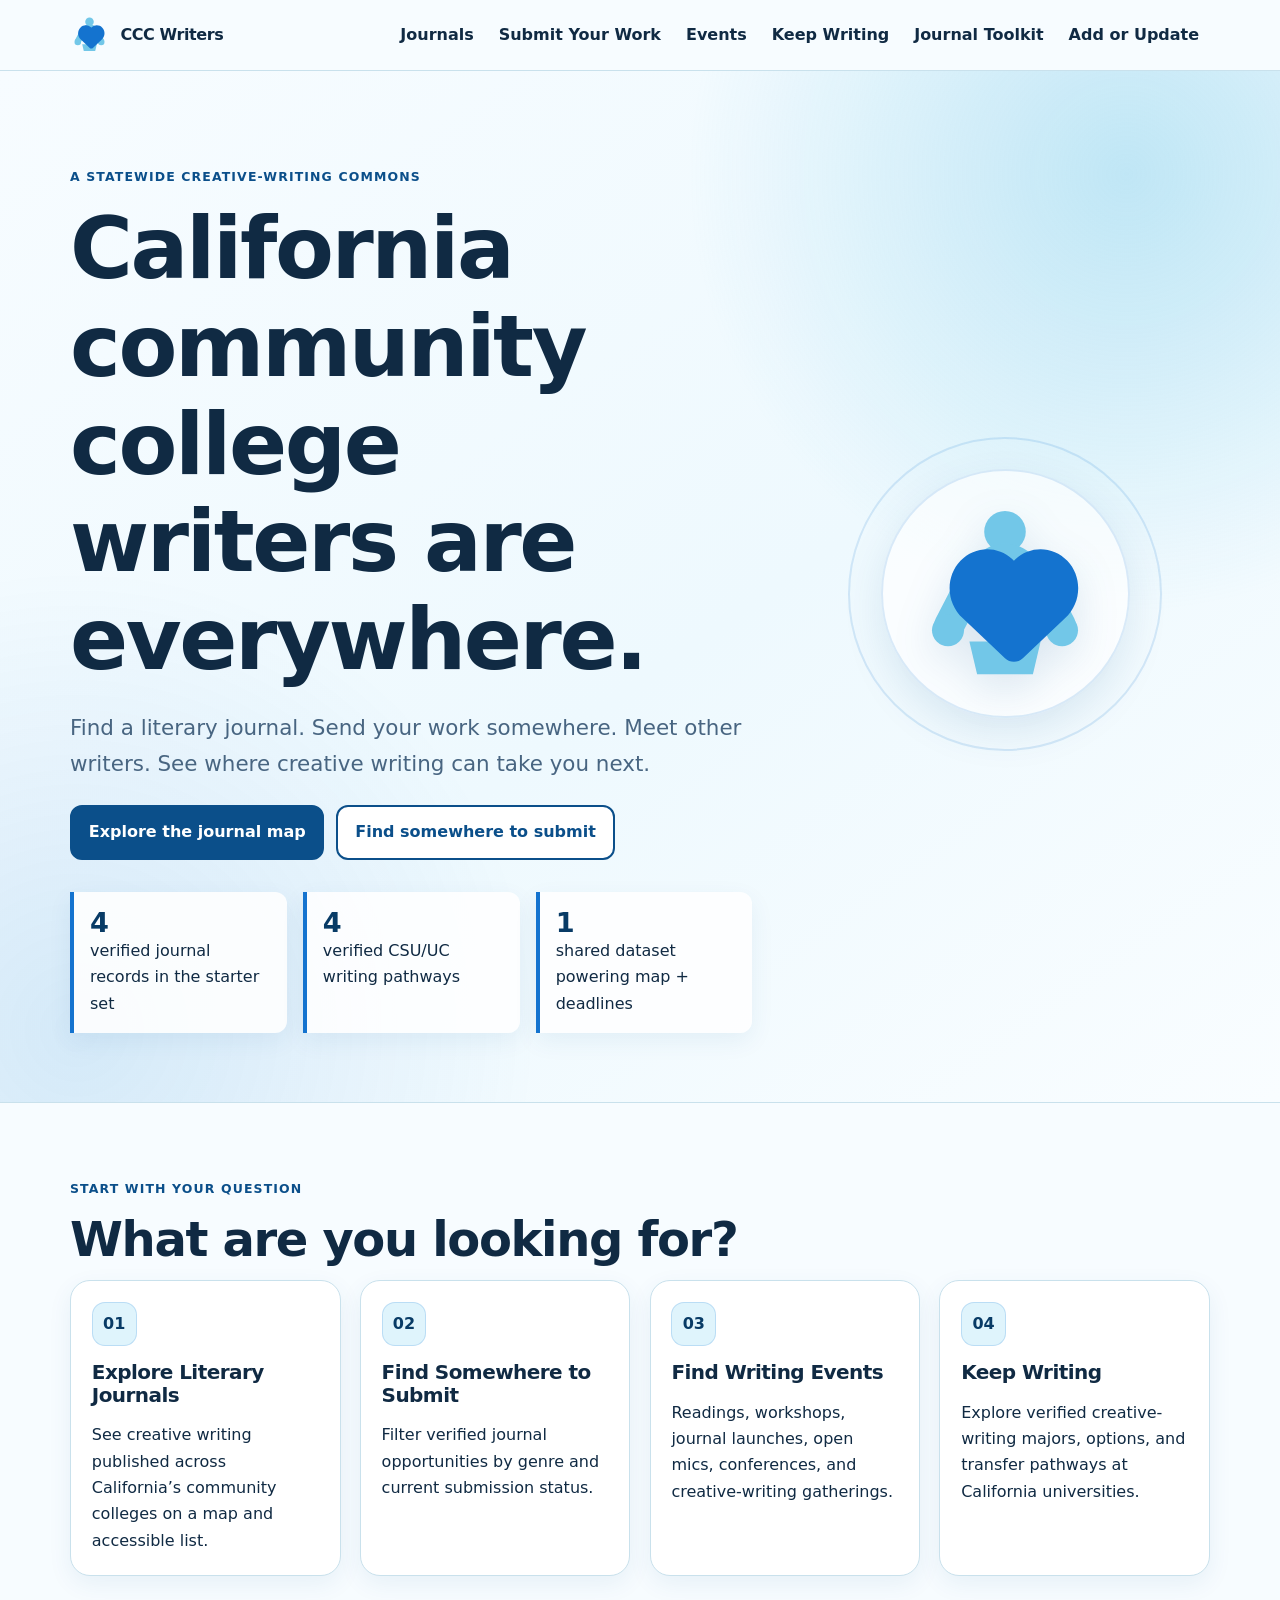
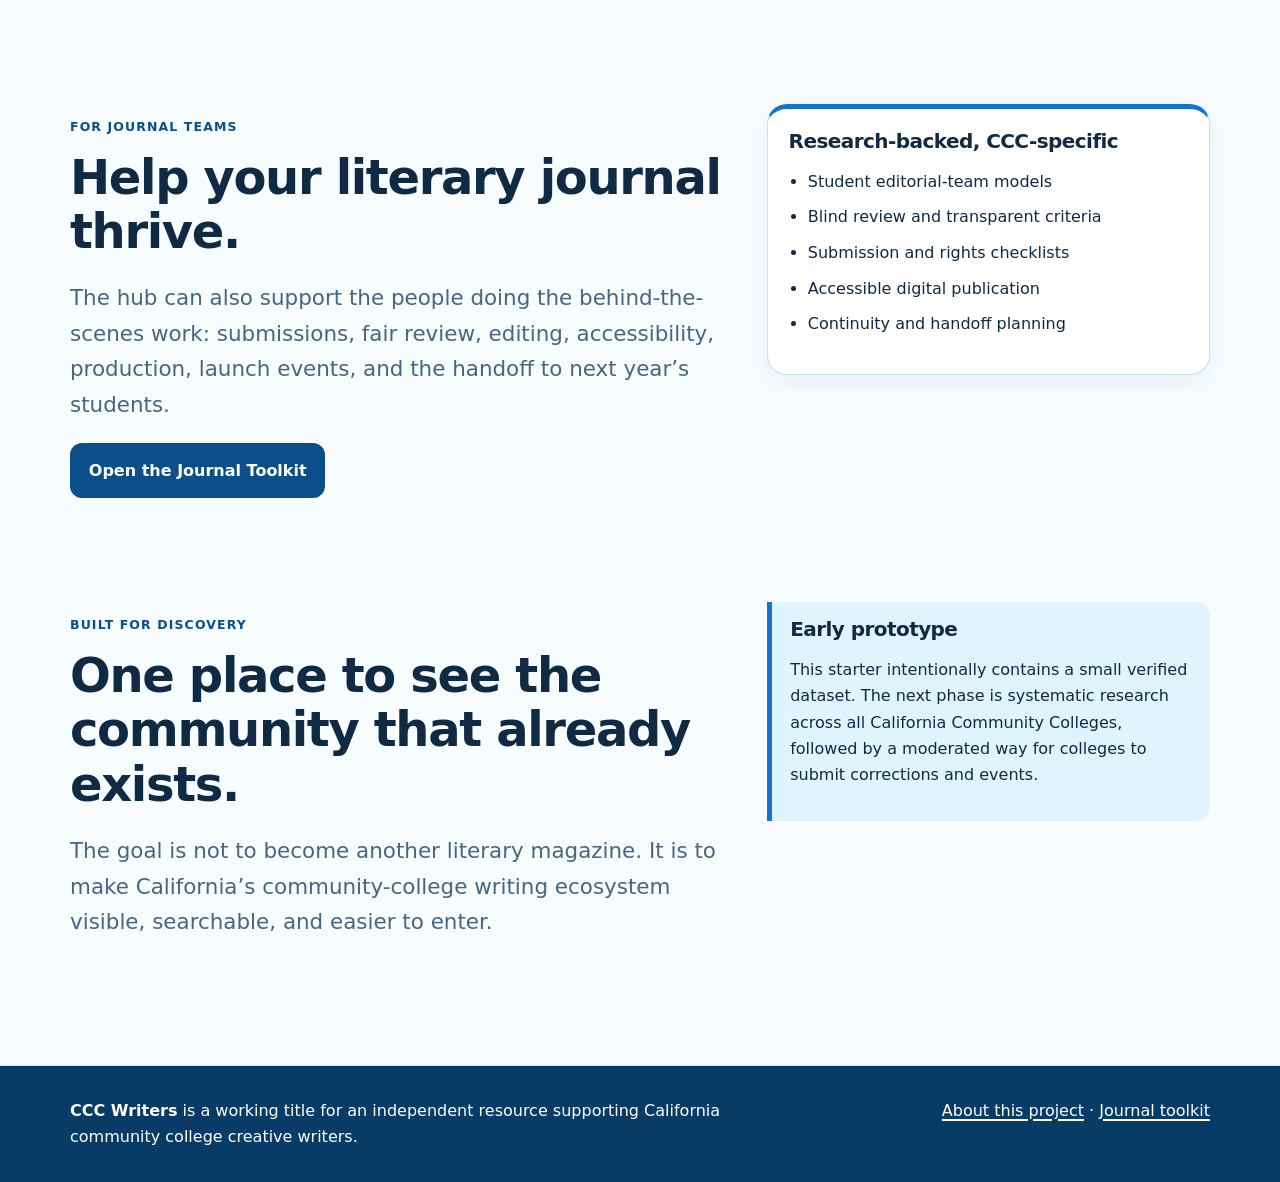
==== index.html @ 64bbdd44 "Add files via upload" ====
<!DOCTYPE html>

<html lang="en">
<head>
<meta charset="utf-8"/>
<meta content="width=device-width, initial-scale=1" name="viewport"/>
<meta content="Find California community college literary journals, submission opportunities, creative writing events, and CSU/UC pathways." name="description"/>
<title>CCC Writers | California Community College Creative Writing Hub</title>
<link href="assets/images/favicon.svg" rel="icon" type="image/svg+xml"/><link href="assets/images/favicon.png" rel="apple-touch-icon"/><meta content="#0b4f8a" name="theme-color"/><link href="assets/css/styles.css" rel="stylesheet"/>
</head>
<body>
<a class="skip-link" href="#main-content">Skip to main content</a>
<header class="site-header">
<div class="header-inner">
<a aria-label="CCC Writers home" class="brand" href="index.html"><img alt="" class="brand-icon" src="assets/images/favicon.svg"/><span>CCC Writers</span></a>
<nav aria-label="Main navigation">
<ul class="nav-list">
<li><a href="journals.html">Journals</a></li><li><a href="submissions.html">Submit Your Work</a></li><li><a href="events.html">Events</a></li><li><a href="pathways.html">Keep Writing</a></li><li><a href="journal-toolkit.html">Journal Toolkit</a></li><li><a href="contribute.html">Add or Update</a></li>
</ul>
</nav>
</div>
</header>
<main id="main-content">
<section class="hero"><div class="container hero-layout"><div><p class="eyebrow">A statewide creative-writing commons</p><h1>California community college writers are everywhere.</h1><p class="lede">Find a literary journal. Send your work somewhere. Meet other writers. See where creative writing can take you next.</p><div class="hero-actions"><a class="button" href="journals.html">Explore the journal map</a><a class="button secondary" href="submissions.html">Find somewhere to submit</a></div><div aria-label="Prototype contents" class="stats"><div class="stat"><strong>4</strong><span>verified journal records in the starter set</span></div><div class="stat"><strong>4</strong><span>verified CSU/UC writing pathways</span></div><div class="stat"><strong>1</strong><span>shared dataset powering map + deadlines</span></div></div></div><div aria-hidden="true" class="hero-visual"><img alt="" class="hero-icon" src="assets/images/favicon.svg"/></div></div></section>
<section class="section">
<div class="container">
<p class="eyebrow">Start with your question</p>
<h2>What are you looking for?</h2>
<div class="grid grid-4">
<article class="card"><a class="card-link" href="journals.html"><div aria-hidden="true" class="icon-box">01</div><h3>Explore Literary Journals</h3><p>See creative writing published across California’s community colleges on a map and accessible list.</p></a></article>
<article class="card"><a class="card-link" href="submissions.html"><div aria-hidden="true" class="icon-box">02</div><h3>Find Somewhere to Submit</h3><p>Filter verified journal opportunities by genre and current submission status.</p></a></article>
<article class="card"><a class="card-link" href="events.html"><div aria-hidden="true" class="icon-box">03</div><h3>Find Writing Events</h3><p>Readings, workshops, journal launches, open mics, conferences, and creative-writing gatherings.</p></a></article>
<article class="card"><a class="card-link" href="pathways.html"><div aria-hidden="true" class="icon-box">04</div><h3>Keep Writing</h3><p>Explore verified creative-writing majors, options, and transfer pathways at California universities.</p></a></article>
</div>
</div>
</section>
<section class="section" id="journal-teams"><div class="container split"><div><p class="eyebrow">For journal teams</p><h2>Help your literary journal thrive.</h2><p class="lede">The hub can also support the people doing the behind-the-scenes work: submissions, fair review, editing, accessibility, production, launch events, and the handoff to next year’s students.</p><a class="button" href="journal-toolkit.html">Open the Journal Toolkit</a></div><aside aria-label="Journal toolkit preview" class="card feature-card"><h3>Research-backed, CCC-specific</h3><ul class="check-list"><li>Student editorial-team models</li><li>Blind review and transparent criteria</li><li>Submission and rights checklists</li><li>Accessible digital publication</li><li>Continuity and handoff planning</li></ul></aside></div></section><section class="section-sm">
<div class="container split">
<div>
<p class="eyebrow">Built for discovery</p>
<h2>One place to see the community that already exists.</h2>
<p class="lede">The goal is not to become another literary magazine. It is to make California’s community-college writing ecosystem visible, searchable, and easier to enter.</p>
</div>
<aside aria-label="Prototype note" class="notice">
<h3>Early prototype</h3>
<p>This starter intentionally contains a small verified dataset. The next phase is systematic research across all California Community Colleges, followed by a moderated way for colleges to submit corrections and events.</p>
</aside>
</div>
</section>
</main>
<footer class="site-footer"><div class="footer-inner"><p><strong>CCC Writers</strong> is a working title for an independent resource supporting California community college creative writers.</p><p><a href="about.html">About this project</a> · <a href="journal-toolkit.html">Journal toolkit</a></p></div></footer>
</body>
</html>
---- assets/css/styles.css ----
:root {
  --ink: #102a43;
  --muted: #486581;
  --paper: #f7fcff;
  --surface: #ffffff;
  --surface-soft: #edf8fd;
  --sky: #72c7e8;
  --sky-soft: #dff4fc;
  --sky-pale: #f1faff;
  --brand: #1473cf;
  --brand-dark: #0b4f8a;
  --brand-deep: #083b66;
  --line: #c9e1ec;
  --focus: #f6b73c;
  --success: #0f6b46;
  --warning: #8a5700;
  --closed: #5c6773;
  --shadow: 0 16px 40px rgba(11, 79, 138, .10);
  --shadow-soft: 0 8px 24px rgba(11, 79, 138, .07);
  --radius: 20px;
  --max: 1180px;
}

* { box-sizing: border-box; }
html { scroll-behavior: smooth; }
body {
  margin: 0;
  font-family: Inter, ui-sans-serif, system-ui, -apple-system, BlinkMacSystemFont, "Segoe UI", sans-serif;
  color: var(--ink);
  background: var(--paper);
  line-height: 1.65;
}
img, svg { max-width: 100%; }
a { color: var(--brand-dark); text-underline-offset: .18em; text-decoration-thickness: 1.5px; }
a:hover { text-decoration-thickness: 2.5px; }
button, input, select { font: inherit; }
button { cursor: pointer; }
:focus-visible {
  outline: 3px solid var(--focus);
  outline-offset: 3px;
  box-shadow: 0 0 0 1px var(--brand-deep);
}

.skip-link {
  position: absolute;
  left: 1rem;
  top: -5rem;
  z-index: 1000;
  background: var(--brand-deep);
  color: white;
  padding: .75rem 1rem;
  border-radius: 0 0 10px 10px;
}
.skip-link:focus { top: 0; }

.site-header {
  border-bottom: 1px solid var(--line);
  background: rgba(247, 252, 255, .96);
  backdrop-filter: blur(10px);
  position: sticky;
  top: 0;
  z-index: 50;
}
.header-inner {
  max-width: var(--max);
  margin: 0 auto;
  display: flex;
  gap: 1.25rem;
  align-items: center;
  justify-content: space-between;
  padding: .8rem 1.25rem;
}
.brand {
  display: inline-flex;
  align-items: center;
  gap: .7rem;
  color: var(--ink);
  font-weight: 850;
  text-decoration: none;
  letter-spacing: -.025em;
  white-space: nowrap;
}
.brand-icon { width: 2.45rem; height: 2.45rem; flex: 0 0 auto; }
.nav-list {
  display: flex;
  flex-wrap: wrap;
  justify-content: flex-end;
  gap: .2rem;
  margin: 0;
  padding: 0;
  list-style: none;
}
.nav-list a {
  display: inline-block;
  padding: .55rem .68rem;
  border-radius: 10px;
  color: var(--ink);
  text-decoration: none;
  font-weight: 700;
}
.nav-list a[aria-current="page"], .nav-list a:hover {
  background: var(--sky-soft);
  color: var(--brand-deep);
}

main { min-height: 70vh; }
.container { max-width: var(--max); margin: 0 auto; padding: 0 1.25rem; }
.section { padding: 4rem 0; }
.section-sm { padding: 2.5rem 0; }
.eyebrow {
  font-weight: 850;
  text-transform: uppercase;
  letter-spacing: .09em;
  font-size: .78rem;
  color: var(--brand-dark);
}
h1, h2, h3 { line-height: 1.14; letter-spacing: -.028em; }
h1 { font-size: clamp(2.5rem, 6.7vw, 5.6rem); margin: .35rem 0 1rem; max-width: 14ch; }
h2 { font-size: clamp(1.8rem, 4vw, 3rem); margin: 0 0 .8rem; }
h3 { font-size: 1.25rem; margin: 0 0 .45rem; }
.lede { font-size: clamp(1.1rem, 2vw, 1.34rem); max-width: 65ch; color: var(--muted); }
.small { font-size: .93rem; color: var(--muted); }

.hero {
  padding: 5.25rem 0 4.3rem;
  overflow: hidden;
  background:
    radial-gradient(circle at 88% 10%, rgba(114,199,232,.38), transparent 30%),
    radial-gradient(circle at 6% 93%, rgba(20,115,207,.12), transparent 30%),
    linear-gradient(145deg, #f7fcff 0%, #eef9fe 55%, #f9fdff 100%);
  border-bottom: 1px solid var(--line);
}
.hero-layout {
  display: grid;
  grid-template-columns: minmax(0, 1.25fr) minmax(260px, .75fr);
  gap: 3rem;
  align-items: center;
}
.hero-visual {
  min-height: 320px;
  display: grid;
  place-items: center;
  position: relative;
}
.hero-visual::before,
.hero-visual::after {
  content: "";
  position: absolute;
  border-radius: 50%;
  border: 2px solid rgba(20,115,207,.14);
}
.hero-visual::before { width: 310px; height: 310px; }
.hero-visual::after { width: 245px; height: 245px; background: rgba(255,255,255,.65); box-shadow: var(--shadow); }
.hero-icon { width: min(62%, 190px); position: relative; z-index: 2; filter: drop-shadow(0 14px 20px rgba(11,79,138,.13)); }
.hero-actions, .button-row { display: flex; flex-wrap: wrap; gap: .75rem; margin-top: 1.5rem; }
.button {
  display: inline-flex;
  align-items: center;
  justify-content: center;
  gap: .4rem;
  min-height: 46px;
  padding: .76rem 1.05rem;
  border-radius: 12px;
  border: 2px solid var(--brand-dark);
  background: var(--brand-dark);
  color: white;
  text-decoration: none;
  font-weight: 800;
}
.button:hover { background: var(--brand-deep); border-color: var(--brand-deep); }
.button.secondary { background: white; color: var(--brand-dark); }
.button.secondary:hover { background: var(--sky-soft); }

.grid { display: grid; gap: 1.2rem; }
.grid-4 { grid-template-columns: repeat(4, minmax(0,1fr)); }
.grid-3 { grid-template-columns: repeat(3, minmax(0,1fr)); }
.grid-2 { grid-template-columns: repeat(2, minmax(0,1fr)); }
.card {
  background: var(--surface);
  border: 1px solid var(--line);
  border-radius: var(--radius);
  padding: 1.3rem;
  box-shadow: var(--shadow-soft);
}
.card p:last-child { margin-bottom: 0; }
.card-link { color: inherit; text-decoration: none; display: block; height: 100%; }
.card-link:hover h3 { text-decoration: underline; text-underline-offset: .2em; }
.card-link:hover .icon-box { background: var(--sky); color: var(--brand-deep); }
.icon-box {
  width: 2.8rem;
  height: 2.8rem;
  display: grid;
  place-items: center;
  border-radius: 13px;
  background: var(--sky-soft);
  color: var(--brand-deep);
  font-weight: 900;
  margin-bottom: .9rem;
  border: 1px solid rgba(20,115,207,.18);
}
.feature-card { border-top: 5px solid var(--brand); }
.feature-card.sky { border-top-color: var(--sky); }

.stats {
  display: grid;
  grid-template-columns: repeat(3, minmax(0, 1fr));
  gap: 1rem;
  margin-top: 2rem;
}
.stat {
  padding: 1rem;
  border-left: 4px solid var(--brand);
  background: rgba(255,255,255,.88);
  border-radius: 0 12px 12px 0;
  box-shadow: var(--shadow-soft);
}
.stat strong { display: block; font-size: 1.7rem; line-height: 1.1; color: var(--brand-deep); }

.toolbar {
  display: grid;
  grid-template-columns: 2fr repeat(3, 1fr);
  gap: .8rem;
  padding: 1rem;
  border: 1px solid var(--line);
  border-radius: var(--radius);
  background: var(--surface);
  margin: 1.3rem 0;
  box-shadow: var(--shadow-soft);
}
.field label { display: block; font-weight: 780; margin-bottom: .35rem; }
.field input, .field select {
  width: 100%;
  min-height: 46px;
  padding: .65rem .75rem;
  border: 1px solid #91acbb;
  border-radius: 10px;
  background: white;
  color: var(--ink);
}
.result-count { font-weight: 750; margin: .7rem 0 1rem; }

.map-wrap {
  border: 1px solid var(--line);
  border-radius: var(--radius);
  overflow: hidden;
  background: var(--surface-soft);
  box-shadow: var(--shadow);
}
#journal-map { min-height: 500px; }
.map-note { padding: .9rem 1rem; border-top: 1px solid var(--line); margin: 0; background: white; }

.journal-list, .program-list, .event-list { display: grid; gap: 1rem; }
.journal-card, .program-card, .event-card {
  background: white;
  border: 1px solid var(--line);
  border-radius: 17px;
  padding: 1.2rem;
  box-shadow: 0 5px 18px rgba(11,79,138,.05);
}
.journal-card:has(.status.open) { border-left: 5px solid var(--success); }
.meta { display: flex; flex-wrap: wrap; gap: .5rem .8rem; color: var(--muted); font-size: .94rem; }
.tag-list { display: flex; flex-wrap: wrap; gap: .4rem; margin: .8rem 0; padding: 0; list-style: none; }
.tag { background: var(--surface-soft); border: 1px solid var(--line); border-radius: 999px; padding: .25rem .58rem; font-size: .85rem; color: var(--ink); }
.status { display: inline-flex; align-items: center; gap: .4rem; font-weight: 820; font-size: .92rem; }
.status::before { content: ""; width: .62rem; height: .62rem; border-radius: 50%; background: currentColor; }
.status.open { color: var(--success); }
.status.soon { color: var(--warning); }
.status.closed, .status.unknown { color: var(--closed); }

.notice {
  border-left: 5px solid var(--brand);
  background: var(--sky-soft);
  padding: 1rem 1.15rem;
  border-radius: 0 14px 14px 0;
}
.callout {
  background: linear-gradient(135deg, var(--brand-deep), var(--brand-dark));
  color: white;
  border-radius: 24px;
  padding: clamp(1.5rem, 4vw, 2.5rem);
  box-shadow: var(--shadow);
}
.callout h2, .callout h3, .callout p { color: white; }
.callout .button.secondary { border-color: white; color: var(--brand-deep); }
.empty-state {
  padding: 2rem;
  border: 2px dashed #9ebdca;
  border-radius: var(--radius);
  text-align: center;
  background: var(--surface);
}

.split { display: grid; grid-template-columns: 1.2fr .8fr; gap: 2rem; align-items: start; }
.check-list { padding-left: 1.2rem; }
.check-list li { margin-bottom: .58rem; }
.step-list { counter-reset: steps; display: grid; gap: .9rem; padding: 0; list-style: none; }
.step-list li {
  counter-increment: steps;
  display: grid;
  grid-template-columns: 2.5rem 1fr;
  gap: .85rem;
  align-items: start;
}
.step-list li::before {
  content: counter(steps);
  display: grid;
  place-items: center;
  width: 2.4rem;
  height: 2.4rem;
  border-radius: 50%;
  background: var(--sky-soft);
  color: var(--brand-deep);
  font-weight: 900;
  border: 1px solid var(--line);
}
.resource-list { display: grid; gap: .65rem; padding-left: 1.2rem; }

.site-footer { border-top: 1px solid var(--line); margin-top: 4rem; background: var(--brand-deep); color: white; }
.footer-inner { max-width: var(--max); margin: 0 auto; padding: 2rem 1.25rem; display: flex; gap: 2rem; justify-content: space-between; flex-wrap: wrap; }
.footer-inner p { margin: 0; max-width: 65ch; }
.site-footer a { color: white; }

.sr-only {
  position: absolute;
  width: 1px;
  height: 1px;
  padding: 0;
  margin: -1px;
  overflow: hidden;
  clip: rect(0,0,0,0);
  white-space: nowrap;
  border: 0;
}

@media (hover: hover) {
  .card, .journal-card, .program-card, .event-card { transition: transform .18s ease, box-shadow .18s ease, border-color .18s ease; }
  .card:hover, .journal-card:hover, .program-card:hover, .event-card:hover { transform: translateY(-2px); box-shadow: var(--shadow); border-color: #9bc8da; }
}
@media (max-width: 1000px) {
  .header-inner { align-items: flex-start; flex-direction: column; gap: .45rem; }
  .nav-list { justify-content: flex-start; }
}
@media (max-width: 900px) {
  .grid-4, .grid-3 { grid-template-columns: repeat(2, minmax(0,1fr)); }
  .toolbar { grid-template-columns: repeat(2, minmax(0,1fr)); }
  .split, .hero-layout { grid-template-columns: 1fr; }
  .hero-visual { min-height: 240px; }
  .hero-visual::before { width: 245px; height: 245px; }
  .hero-visual::after { width: 195px; height: 195px; }
  .hero-icon { width: 145px; }
  .site-header { position: static; }
}
@media (max-width: 620px) {
  .grid-4, .grid-3, .grid-2, .stats, .toolbar { grid-template-columns: 1fr; }
  .hero { padding-top: 3.4rem; }
  h1 { font-size: clamp(2.35rem, 12vw, 4rem); }
  #journal-map { min-height: 380px; }
  .nav-list a { padding: .48rem .58rem; }
}
@media (prefers-reduced-motion: reduce) {
  html { scroll-behavior: auto; }
  *, *::before, *::after { animation-duration: .01ms !important; animation-iteration-count: 1 !important; transition-duration: .01ms !important; }
}
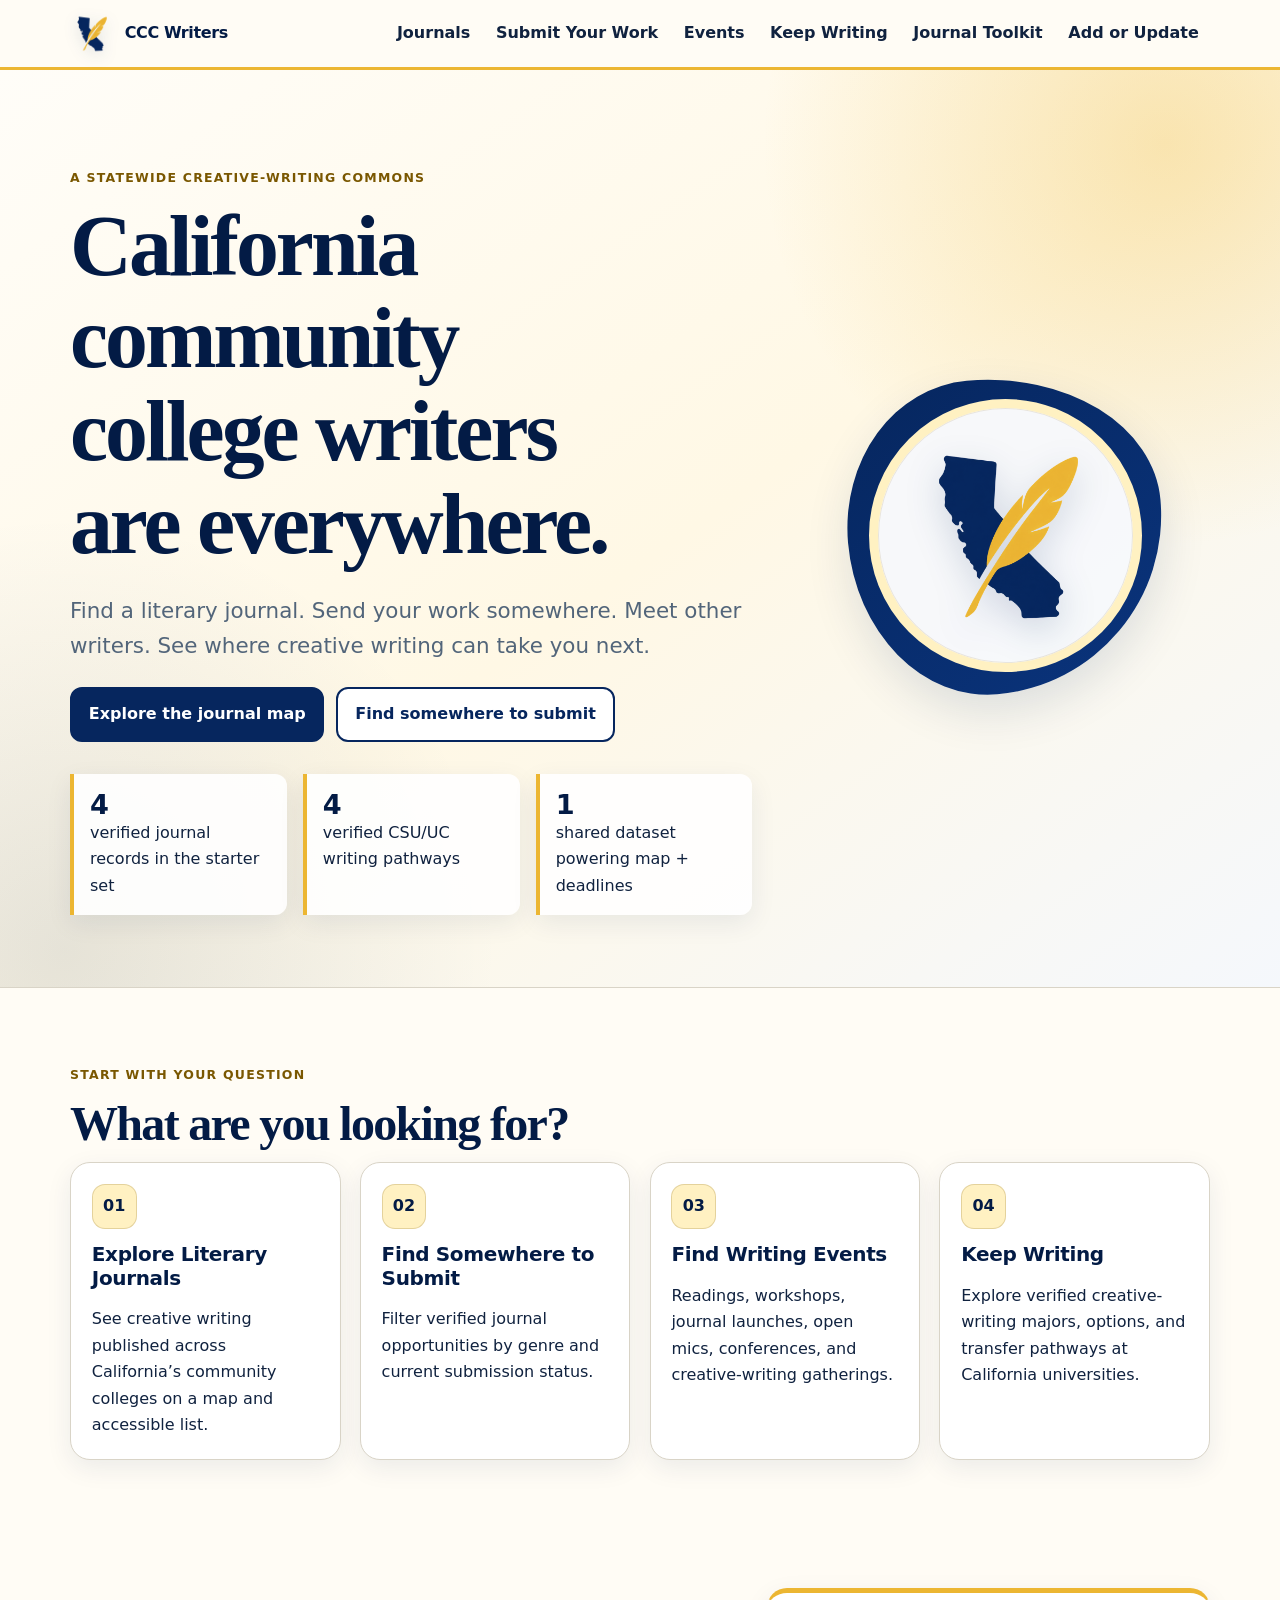
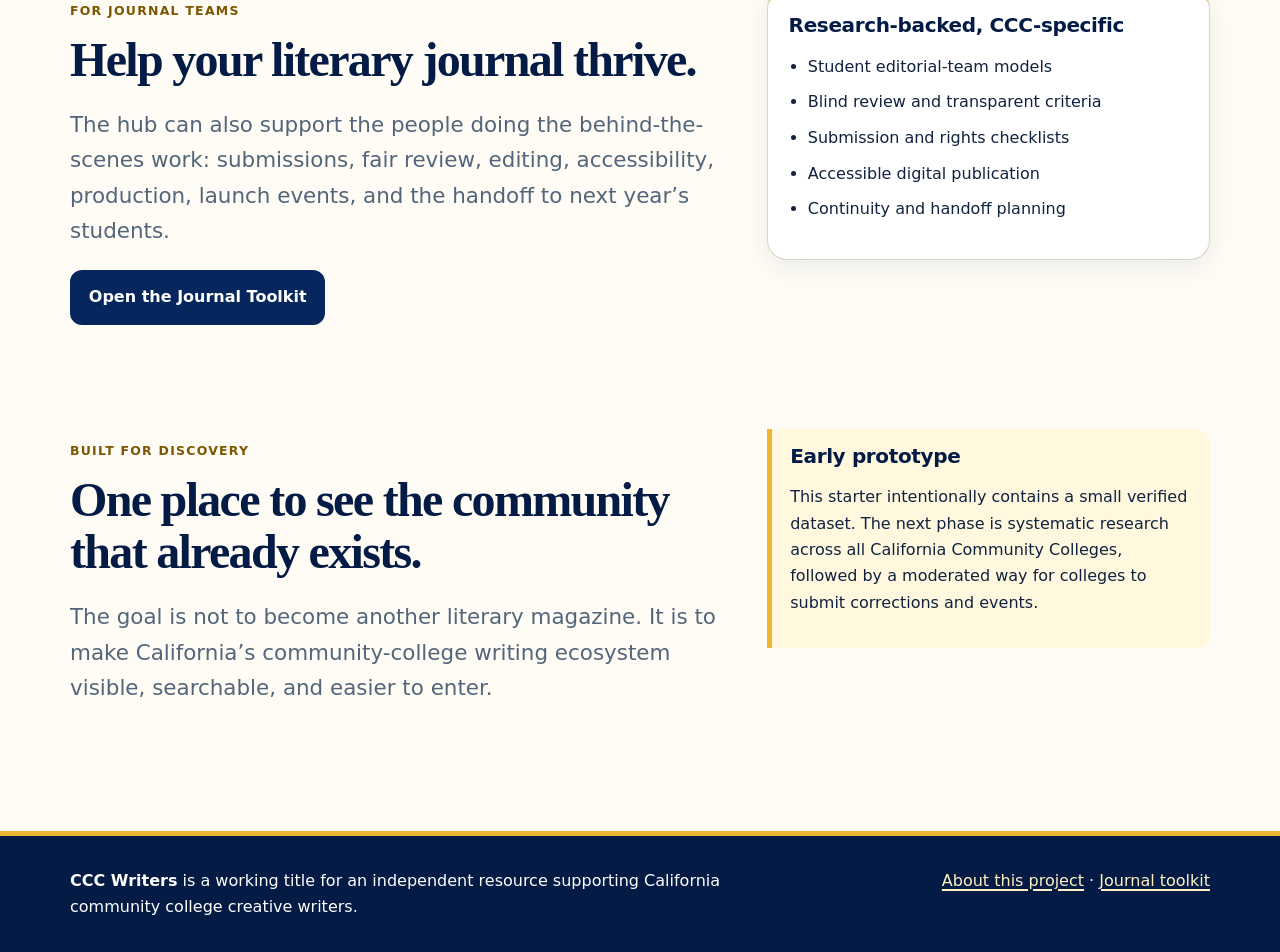
==== commit 8d5d26bc: "Add files via upload" ====
--- a/index.html
+++ b/index.html
@@ -6,13 +6,13 @@
 <meta content="width=device-width, initial-scale=1" name="viewport"/>
 <meta content="Find California community college literary journals, submission opportunities, creative writing events, and CSU/UC pathways." name="description"/>
 <title>CCC Writers | California Community College Creative Writing Hub</title>
-<link href="assets/images/favicon.svg" rel="icon" type="image/svg+xml"/><link href="assets/images/favicon.png" rel="apple-touch-icon"/><meta content="#0b4f8a" name="theme-color"/><link href="assets/css/styles.css" rel="stylesheet"/>
+<link href="assets/images/favicon-48.png" rel="icon" type="image/png" sizes="48x48"/><link href="assets/images/apple-touch-icon.png" rel="apple-touch-icon" sizes="180x180"/><meta content="#06265e" name="theme-color"/><link href="assets/css/styles.css" rel="stylesheet"/>
 </head>
 <body>
 <a class="skip-link" href="#main-content">Skip to main content</a>
 <header class="site-header">
 <div class="header-inner">
-<a aria-label="CCC Writers home" class="brand" href="index.html"><img alt="" class="brand-icon" src="assets/images/favicon.svg"/><span>CCC Writers</span></a>
+<a aria-label="CCC Writers home" class="brand" href="index.html"><img alt="" class="brand-icon" src="assets/images/ccc-writers-mark.png"/><span>CCC Writers</span></a>
 <nav aria-label="Main navigation">
 <ul class="nav-list">
 <li><a href="journals.html">Journals</a></li><li><a href="submissions.html">Submit Your Work</a></li><li><a href="events.html">Events</a></li><li><a href="pathways.html">Keep Writing</a></li><li><a href="journal-toolkit.html">Journal Toolkit</a></li><li><a href="contribute.html">Add or Update</a></li>
@@ -21,7 +21,7 @@
 </div>
 </header>
 <main id="main-content">
-<section class="hero"><div class="container hero-layout"><div><p class="eyebrow">A statewide creative-writing commons</p><h1>California community college writers are everywhere.</h1><p class="lede">Find a literary journal. Send your work somewhere. Meet other writers. See where creative writing can take you next.</p><div class="hero-actions"><a class="button" href="journals.html">Explore the journal map</a><a class="button secondary" href="submissions.html">Find somewhere to submit</a></div><div aria-label="Prototype contents" class="stats"><div class="stat"><strong>4</strong><span>verified journal records in the starter set</span></div><div class="stat"><strong>4</strong><span>verified CSU/UC writing pathways</span></div><div class="stat"><strong>1</strong><span>shared dataset powering map + deadlines</span></div></div></div><div aria-hidden="true" class="hero-visual"><img alt="" class="hero-icon" src="assets/images/favicon.svg"/></div></div></section>
+<section class="hero"><div class="container hero-layout"><div><p class="eyebrow">A statewide creative-writing commons</p><h1>California community college writers are everywhere.</h1><p class="lede">Find a literary journal. Send your work somewhere. Meet other writers. See where creative writing can take you next.</p><div class="hero-actions"><a class="button" href="journals.html">Explore the journal map</a><a class="button secondary" href="submissions.html">Find somewhere to submit</a></div><div aria-label="Prototype contents" class="stats"><div class="stat"><strong>4</strong><span>verified journal records in the starter set</span></div><div class="stat"><strong>4</strong><span>verified CSU/UC writing pathways</span></div><div class="stat"><strong>1</strong><span>shared dataset powering map + deadlines</span></div></div></div><div aria-hidden="true" class="hero-visual"><img alt="" class="hero-icon" src="assets/images/ccc-writers-mark.png"/></div></div></section>
 <section class="section">
 <div class="container">
 <p class="eyebrow">Start with your question</p>
--- a/assets/css/styles.css
+++ b/assets/css/styles.css
@@ -1,22 +1,26 @@
 :root {
-  --ink: #102a43;
-  --muted: #486581;
-  --paper: #f7fcff;
+  --ink: #10223f;
+  --muted: #52657a;
+  --paper: #fffcf5;
   --surface: #ffffff;
-  --surface-soft: #edf8fd;
-  --sky: #72c7e8;
-  --sky-soft: #dff4fc;
-  --sky-pale: #f1faff;
-  --brand: #1473cf;
-  --brand-dark: #0b4f8a;
-  --brand-deep: #083b66;
-  --line: #c9e1ec;
-  --focus: #f6b73c;
-  --success: #0f6b46;
-  --warning: #8a5700;
-  --closed: #5c6773;
-  --shadow: 0 16px 40px rgba(11, 79, 138, .10);
-  --shadow-soft: 0 8px 24px rgba(11, 79, 138, .07);
+  --surface-soft: #fff8e6;
+  --surface-blue: #f3f7fc;
+  --navy: #06265e;
+  --navy-mid: #0a347d;
+  --navy-deep: #031b45;
+  --gold: #ecb632;
+  --gold-bright: #f2c24d;
+  --gold-soft: #fff1c2;
+  --gold-pale: #fff8df;
+  --gold-dark: #7a5700;
+  --line: #d9d4c7;
+  --line-blue: #cbd7e6;
+  --focus: #f2c24d;
+  --success: #17613f;
+  --warning: #7a5700;
+  --closed: #5f6874;
+  --shadow: 0 18px 46px rgba(6, 38, 94, .12);
+  --shadow-soft: 0 8px 26px rgba(6, 38, 94, .08);
   --radius: 20px;
   --max: 1180px;
 }
@@ -31,14 +35,14 @@
   line-height: 1.65;
 }
 img, svg { max-width: 100%; }
-a { color: var(--brand-dark); text-underline-offset: .18em; text-decoration-thickness: 1.5px; }
+a { color: var(--navy-mid); text-underline-offset: .2em; text-decoration-thickness: 1.5px; }
 a:hover { text-decoration-thickness: 2.5px; }
 button, input, select { font: inherit; }
 button { cursor: pointer; }
 :focus-visible {
   outline: 3px solid var(--focus);
   outline-offset: 3px;
-  box-shadow: 0 0 0 1px var(--brand-deep);
+  box-shadow: 0 0 0 2px var(--navy-deep);
 }
 
 .skip-link {
@@ -46,7 +50,7 @@
   left: 1rem;
   top: -5rem;
   z-index: 1000;
-  background: var(--brand-deep);
+  background: var(--navy-deep);
   color: white;
   padding: .75rem 1rem;
   border-radius: 0 0 10px 10px;
@@ -54,8 +58,8 @@
 .skip-link:focus { top: 0; }
 
 .site-header {
-  border-bottom: 1px solid var(--line);
-  background: rgba(247, 252, 255, .96);
+  border-bottom: 3px solid var(--gold);
+  background: rgba(255, 252, 245, .97);
   backdrop-filter: blur(10px);
   position: sticky;
   top: 0;
@@ -68,19 +72,25 @@
   gap: 1.25rem;
   align-items: center;
   justify-content: space-between;
-  padding: .8rem 1.25rem;
+  padding: .72rem 1.25rem;
 }
 .brand {
   display: inline-flex;
   align-items: center;
-  gap: .7rem;
-  color: var(--ink);
-  font-weight: 850;
+  gap: .72rem;
+  color: var(--navy-deep);
+  font-weight: 860;
   text-decoration: none;
   letter-spacing: -.025em;
   white-space: nowrap;
 }
-.brand-icon { width: 2.45rem; height: 2.45rem; flex: 0 0 auto; }
+.brand-icon {
+  width: 2.7rem;
+  height: 2.7rem;
+  flex: 0 0 auto;
+  object-fit: contain;
+  filter: drop-shadow(0 4px 8px rgba(6, 38, 94, .12));
+}
 .nav-list {
   display: flex;
   flex-wrap: wrap;
@@ -92,15 +102,15 @@
 }
 .nav-list a {
   display: inline-block;
-  padding: .55rem .68rem;
+  padding: .56rem .7rem;
   border-radius: 10px;
   color: var(--ink);
   text-decoration: none;
-  font-weight: 700;
+  font-weight: 720;
 }
 .nav-list a[aria-current="page"], .nav-list a:hover {
-  background: var(--sky-soft);
-  color: var(--brand-deep);
+  background: var(--gold-soft);
+  color: var(--navy-deep);
 }
 
 main { min-height: 70vh; }
@@ -110,11 +120,17 @@
 .eyebrow {
   font-weight: 850;
   text-transform: uppercase;
-  letter-spacing: .09em;
+  letter-spacing: .1em;
   font-size: .78rem;
-  color: var(--brand-dark);
-}
-h1, h2, h3 { line-height: 1.14; letter-spacing: -.028em; }
+  color: var(--gold-dark);
+}
+h1, h2 {
+  font-family: Georgia, "Times New Roman", serif;
+  color: var(--navy-deep);
+  line-height: 1.08;
+  letter-spacing: -.035em;
+}
+h3 { color: var(--navy-deep); line-height: 1.18; letter-spacing: -.018em; }
 h1 { font-size: clamp(2.5rem, 6.7vw, 5.6rem); margin: .35rem 0 1rem; max-width: 14ch; }
 h2 { font-size: clamp(1.8rem, 4vw, 3rem); margin: 0 0 .8rem; }
 h3 { font-size: 1.25rem; margin: 0 0 .45rem; }
@@ -122,36 +138,52 @@
 .small { font-size: .93rem; color: var(--muted); }
 
 .hero {
-  padding: 5.25rem 0 4.3rem;
+  padding: 5.3rem 0 4.5rem;
   overflow: hidden;
   background:
-    radial-gradient(circle at 88% 10%, rgba(114,199,232,.38), transparent 30%),
-    radial-gradient(circle at 6% 93%, rgba(20,115,207,.12), transparent 30%),
-    linear-gradient(145deg, #f7fcff 0%, #eef9fe 55%, #f9fdff 100%);
+    radial-gradient(circle at 91% 8%, rgba(236, 182, 50, .30), transparent 28%),
+    radial-gradient(circle at 5% 96%, rgba(6, 38, 94, .10), transparent 29%),
+    linear-gradient(145deg, #fffdf8 0%, #fff8e5 52%, #f5f8fc 100%);
   border-bottom: 1px solid var(--line);
 }
 .hero-layout {
   display: grid;
-  grid-template-columns: minmax(0, 1.25fr) minmax(260px, .75fr);
+  grid-template-columns: minmax(0, 1.25fr) minmax(280px, .75fr);
   gap: 3rem;
   align-items: center;
 }
 .hero-visual {
-  min-height: 320px;
+  min-height: 350px;
   display: grid;
   place-items: center;
   position: relative;
 }
-.hero-visual::before,
+.hero-visual::before {
+  content: "";
+  position: absolute;
+  width: 315px;
+  height: 315px;
+  border-radius: 42% 58% 57% 43% / 48% 43% 57% 52%;
+  background: linear-gradient(145deg, var(--navy), var(--navy-mid));
+  transform: rotate(-5deg);
+  box-shadow: var(--shadow);
+}
 .hero-visual::after {
   content: "";
   position: absolute;
+  width: 255px;
+  height: 255px;
   border-radius: 50%;
-  border: 2px solid rgba(20,115,207,.14);
-}
-.hero-visual::before { width: 310px; height: 310px; }
-.hero-visual::after { width: 245px; height: 245px; background: rgba(255,255,255,.65); box-shadow: var(--shadow); }
-.hero-icon { width: min(62%, 190px); position: relative; z-index: 2; filter: drop-shadow(0 14px 20px rgba(11,79,138,.13)); }
+  background: rgba(255,255,255,.97);
+  border: 9px solid var(--gold-soft);
+  box-shadow: inset 0 0 0 1px rgba(122,87,0,.12);
+}
+.hero-icon {
+  width: min(63%, 205px);
+  position: relative;
+  z-index: 2;
+  filter: drop-shadow(0 12px 18px rgba(6, 38, 94, .16));
+}
 .hero-actions, .button-row { display: flex; flex-wrap: wrap; gap: .75rem; margin-top: 1.5rem; }
 .button {
   display: inline-flex;
@@ -161,15 +193,15 @@
   min-height: 46px;
   padding: .76rem 1.05rem;
   border-radius: 12px;
-  border: 2px solid var(--brand-dark);
-  background: var(--brand-dark);
+  border: 2px solid var(--navy);
+  background: var(--navy);
   color: white;
   text-decoration: none;
   font-weight: 800;
 }
-.button:hover { background: var(--brand-deep); border-color: var(--brand-deep); }
-.button.secondary { background: white; color: var(--brand-dark); }
-.button.secondary:hover { background: var(--sky-soft); }
+.button:hover { background: var(--navy-deep); border-color: var(--navy-deep); }
+.button.secondary { background: white; color: var(--navy); }
+.button.secondary:hover { background: var(--gold-pale); }
 
 .grid { display: grid; gap: 1.2rem; }
 .grid-4 { grid-template-columns: repeat(4, minmax(0,1fr)); }
@@ -185,21 +217,21 @@
 .card p:last-child { margin-bottom: 0; }
 .card-link { color: inherit; text-decoration: none; display: block; height: 100%; }
 .card-link:hover h3 { text-decoration: underline; text-underline-offset: .2em; }
-.card-link:hover .icon-box { background: var(--sky); color: var(--brand-deep); }
+.card-link:hover .icon-box { background: var(--gold); color: var(--navy-deep); }
 .icon-box {
   width: 2.8rem;
   height: 2.8rem;
   display: grid;
   place-items: center;
   border-radius: 13px;
-  background: var(--sky-soft);
-  color: var(--brand-deep);
+  background: var(--gold-soft);
+  color: var(--navy-deep);
   font-weight: 900;
   margin-bottom: .9rem;
-  border: 1px solid rgba(20,115,207,.18);
-}
-.feature-card { border-top: 5px solid var(--brand); }
-.feature-card.sky { border-top-color: var(--sky); }
+  border: 1px solid rgba(122, 87, 0, .20);
+}
+.feature-card { border-top: 5px solid var(--gold); }
+.feature-card.sky { border-top-color: var(--navy-mid); }
 
 .stats {
   display: grid;
@@ -209,12 +241,12 @@
 }
 .stat {
   padding: 1rem;
-  border-left: 4px solid var(--brand);
-  background: rgba(255,255,255,.88);
+  border-left: 4px solid var(--gold);
+  background: rgba(255,255,255,.91);
   border-radius: 0 12px 12px 0;
   box-shadow: var(--shadow-soft);
 }
-.stat strong { display: block; font-size: 1.7rem; line-height: 1.1; color: var(--brand-deep); }
+.stat strong { display: block; font-size: 1.7rem; line-height: 1.1; color: var(--navy-deep); }
 
 .toolbar {
   display: grid;
@@ -222,17 +254,18 @@
   gap: .8rem;
   padding: 1rem;
   border: 1px solid var(--line);
+  border-top: 4px solid var(--gold);
   border-radius: var(--radius);
   background: var(--surface);
   margin: 1.3rem 0;
   box-shadow: var(--shadow-soft);
 }
-.field label { display: block; font-weight: 780; margin-bottom: .35rem; }
+.field label { display: block; font-weight: 780; margin-bottom: .35rem; color: var(--navy-deep); }
 .field input, .field select {
   width: 100%;
   min-height: 46px;
   padding: .65rem .75rem;
-  border: 1px solid #91acbb;
+  border: 1px solid #8b9bae;
   border-radius: 10px;
   background: white;
   color: var(--ink);
@@ -240,10 +273,10 @@
 .result-count { font-weight: 750; margin: .7rem 0 1rem; }
 
 .map-wrap {
-  border: 1px solid var(--line);
+  border: 1px solid var(--line-blue);
   border-radius: var(--radius);
   overflow: hidden;
-  background: var(--surface-soft);
+  background: var(--surface-blue);
   box-shadow: var(--shadow);
 }
 #journal-map { min-height: 500px; }
@@ -255,12 +288,12 @@
   border: 1px solid var(--line);
   border-radius: 17px;
   padding: 1.2rem;
-  box-shadow: 0 5px 18px rgba(11,79,138,.05);
+  box-shadow: 0 5px 18px rgba(6, 38, 94, .06);
 }
 .journal-card:has(.status.open) { border-left: 5px solid var(--success); }
 .meta { display: flex; flex-wrap: wrap; gap: .5rem .8rem; color: var(--muted); font-size: .94rem; }
 .tag-list { display: flex; flex-wrap: wrap; gap: .4rem; margin: .8rem 0; padding: 0; list-style: none; }
-.tag { background: var(--surface-soft); border: 1px solid var(--line); border-radius: 999px; padding: .25rem .58rem; font-size: .85rem; color: var(--ink); }
+.tag { background: var(--gold-pale); border: 1px solid #e3d7ad; border-radius: 999px; padding: .25rem .58rem; font-size: .85rem; color: var(--ink); }
 .status { display: inline-flex; align-items: center; gap: .4rem; font-weight: 820; font-size: .92rem; }
 .status::before { content: ""; width: .62rem; height: .62rem; border-radius: 50%; background: currentColor; }
 .status.open { color: var(--success); }
@@ -268,23 +301,36 @@
 .status.closed, .status.unknown { color: var(--closed); }
 
 .notice {
-  border-left: 5px solid var(--brand);
-  background: var(--sky-soft);
+  border-left: 5px solid var(--gold);
+  background: var(--gold-pale);
   padding: 1rem 1.15rem;
   border-radius: 0 14px 14px 0;
 }
 .callout {
-  background: linear-gradient(135deg, var(--brand-deep), var(--brand-dark));
+  position: relative;
+  overflow: hidden;
+  background: linear-gradient(135deg, var(--navy-deep), var(--navy));
   color: white;
   border-radius: 24px;
   padding: clamp(1.5rem, 4vw, 2.5rem);
   box-shadow: var(--shadow);
+  border-top: 5px solid var(--gold);
+}
+.callout::after {
+  content: "";
+  position: absolute;
+  width: 180px;
+  height: 180px;
+  right: -60px;
+  top: -80px;
+  border-radius: 50%;
+  background: rgba(236,182,50,.13);
 }
 .callout h2, .callout h3, .callout p { color: white; }
-.callout .button.secondary { border-color: white; color: var(--brand-deep); }
+.callout .button.secondary { border-color: white; color: var(--navy-deep); }
 .empty-state {
   padding: 2rem;
-  border: 2px dashed #9ebdca;
+  border: 2px dashed #b8aa78;
   border-radius: var(--radius);
   text-align: center;
   background: var(--surface);
@@ -308,17 +354,22 @@
   width: 2.4rem;
   height: 2.4rem;
   border-radius: 50%;
-  background: var(--sky-soft);
-  color: var(--brand-deep);
+  background: var(--gold-soft);
+  color: var(--navy-deep);
   font-weight: 900;
-  border: 1px solid var(--line);
+  border: 1px solid #d8c581;
 }
 .resource-list { display: grid; gap: .65rem; padding-left: 1.2rem; }
 
-.site-footer { border-top: 1px solid var(--line); margin-top: 4rem; background: var(--brand-deep); color: white; }
+.site-footer {
+  border-top: 5px solid var(--gold);
+  margin-top: 4rem;
+  background: var(--navy-deep);
+  color: white;
+}
 .footer-inner { max-width: var(--max); margin: 0 auto; padding: 2rem 1.25rem; display: flex; gap: 2rem; justify-content: space-between; flex-wrap: wrap; }
 .footer-inner p { margin: 0; max-width: 65ch; }
-.site-footer a { color: white; }
+.site-footer a { color: #fff1c2; }
 
 .sr-only {
   position: absolute;
@@ -334,7 +385,7 @@
 
 @media (hover: hover) {
   .card, .journal-card, .program-card, .event-card { transition: transform .18s ease, box-shadow .18s ease, border-color .18s ease; }
-  .card:hover, .journal-card:hover, .program-card:hover, .event-card:hover { transform: translateY(-2px); box-shadow: var(--shadow); border-color: #9bc8da; }
+  .card:hover, .journal-card:hover, .program-card:hover, .event-card:hover { transform: translateY(-2px); box-shadow: var(--shadow); border-color: #d4bb66; }
 }
 @media (max-width: 1000px) {
   .header-inner { align-items: flex-start; flex-direction: column; gap: .45rem; }
@@ -344,10 +395,10 @@
   .grid-4, .grid-3 { grid-template-columns: repeat(2, minmax(0,1fr)); }
   .toolbar { grid-template-columns: repeat(2, minmax(0,1fr)); }
   .split, .hero-layout { grid-template-columns: 1fr; }
-  .hero-visual { min-height: 240px; }
+  .hero-visual { min-height: 260px; }
   .hero-visual::before { width: 245px; height: 245px; }
-  .hero-visual::after { width: 195px; height: 195px; }
-  .hero-icon { width: 145px; }
+  .hero-visual::after { width: 198px; height: 198px; border-width: 7px; }
+  .hero-icon { width: 155px; }
   .site-header { position: static; }
 }
 @media (max-width: 620px) {
@@ -356,8 +407,38 @@
   h1 { font-size: clamp(2.35rem, 12vw, 4rem); }
   #journal-map { min-height: 380px; }
   .nav-list a { padding: .48rem .58rem; }
+  .brand-icon { width: 2.4rem; height: 2.4rem; }
 }
 @media (prefers-reduced-motion: reduce) {
   html { scroll-behavior: auto; }
   *, *::before, *::after { animation-duration: .01ms !important; animation-iteration-count: 1 !important; transition-duration: .01ms !important; }
 }
+
+/* Branded Leaflet markers: shape + center contrast, not status-by-color. */
+.journal-marker {
+  background: transparent;
+  border: 0;
+}
+.journal-pin-shape {
+  position: relative;
+  display: block;
+  width: 30px;
+  height: 30px;
+  border-radius: 50% 50% 50% 0;
+  background: var(--navy);
+  border: 3px solid var(--gold);
+  transform: rotate(-45deg);
+  box-shadow: 0 5px 12px rgba(3, 27, 69, .28);
+}
+.journal-pin-center {
+  position: absolute;
+  width: 8px;
+  height: 8px;
+  left: 8px;
+  top: 8px;
+  border-radius: 50%;
+  background: white;
+  border: 1px solid var(--gold-soft);
+}
+.leaflet-popup-content strong { color: var(--navy-deep); }
+.leaflet-popup-content a { color: var(--navy-mid); font-weight: 750; }
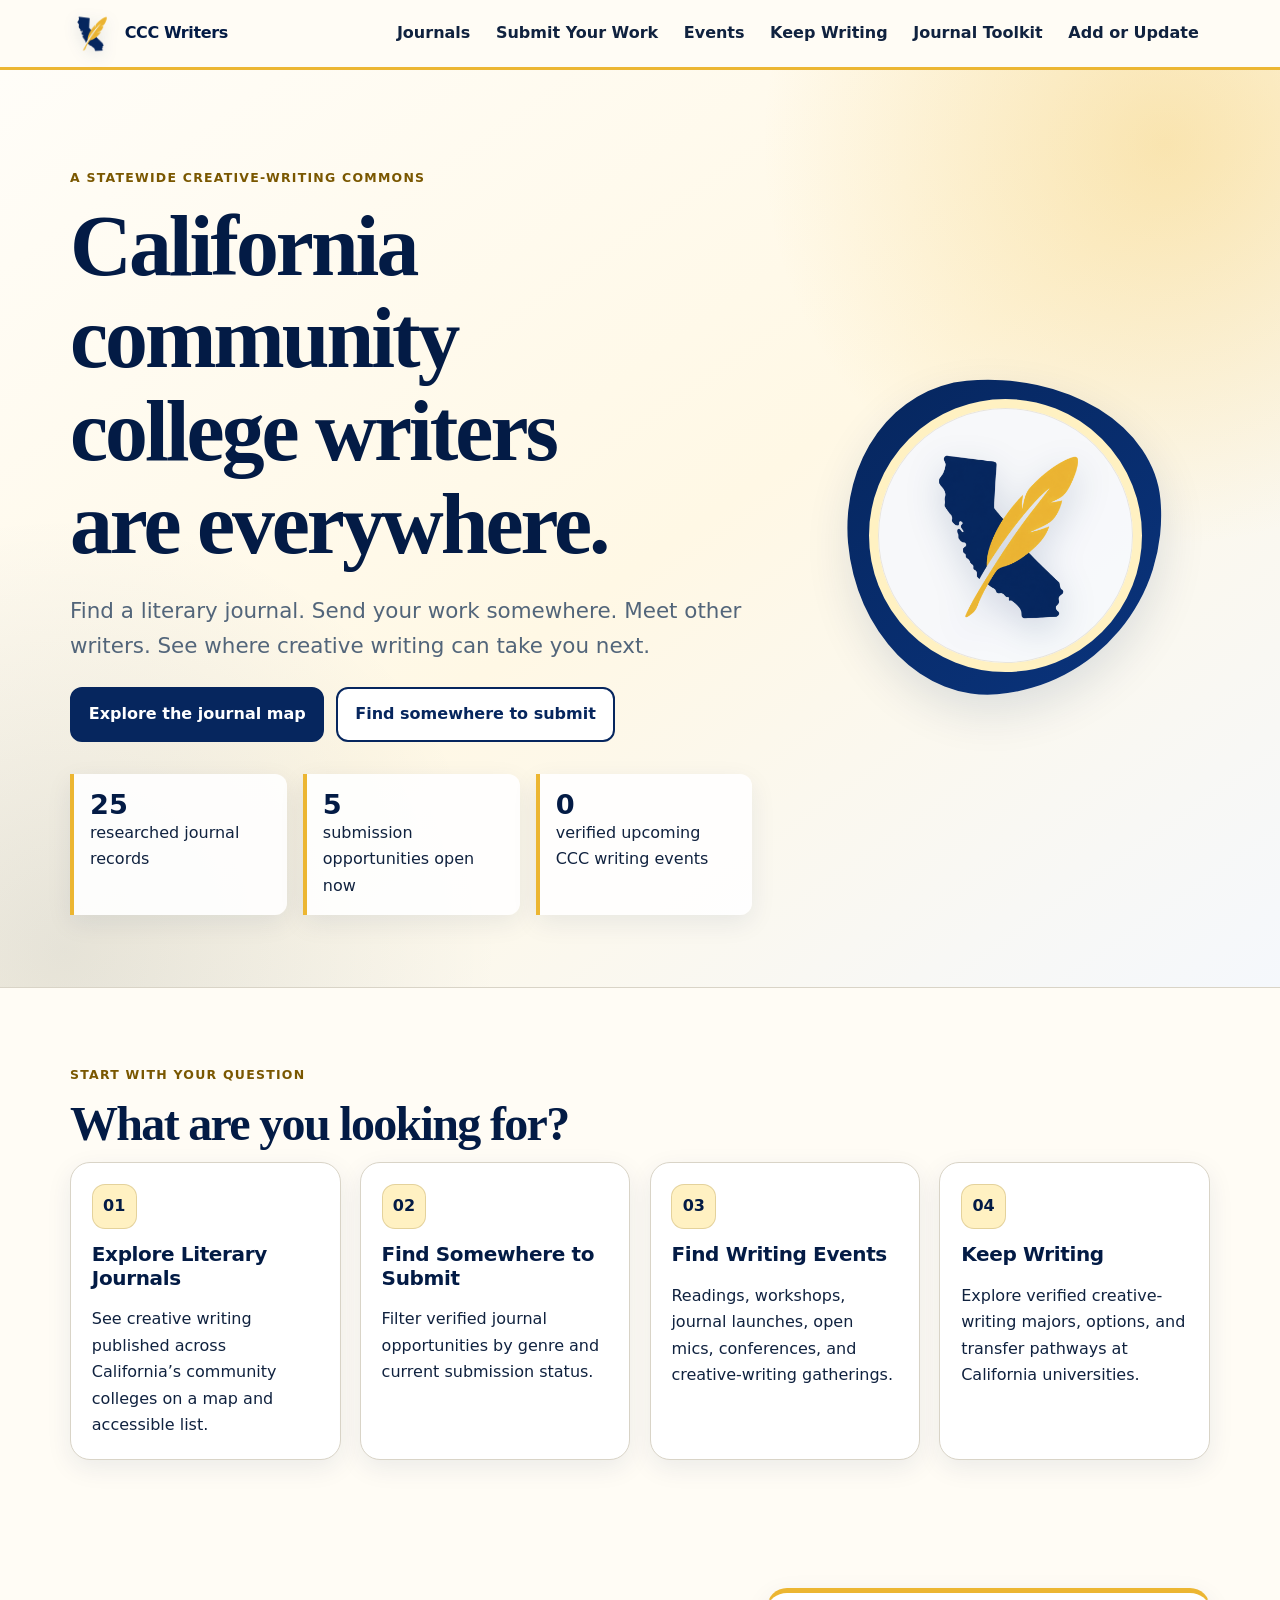
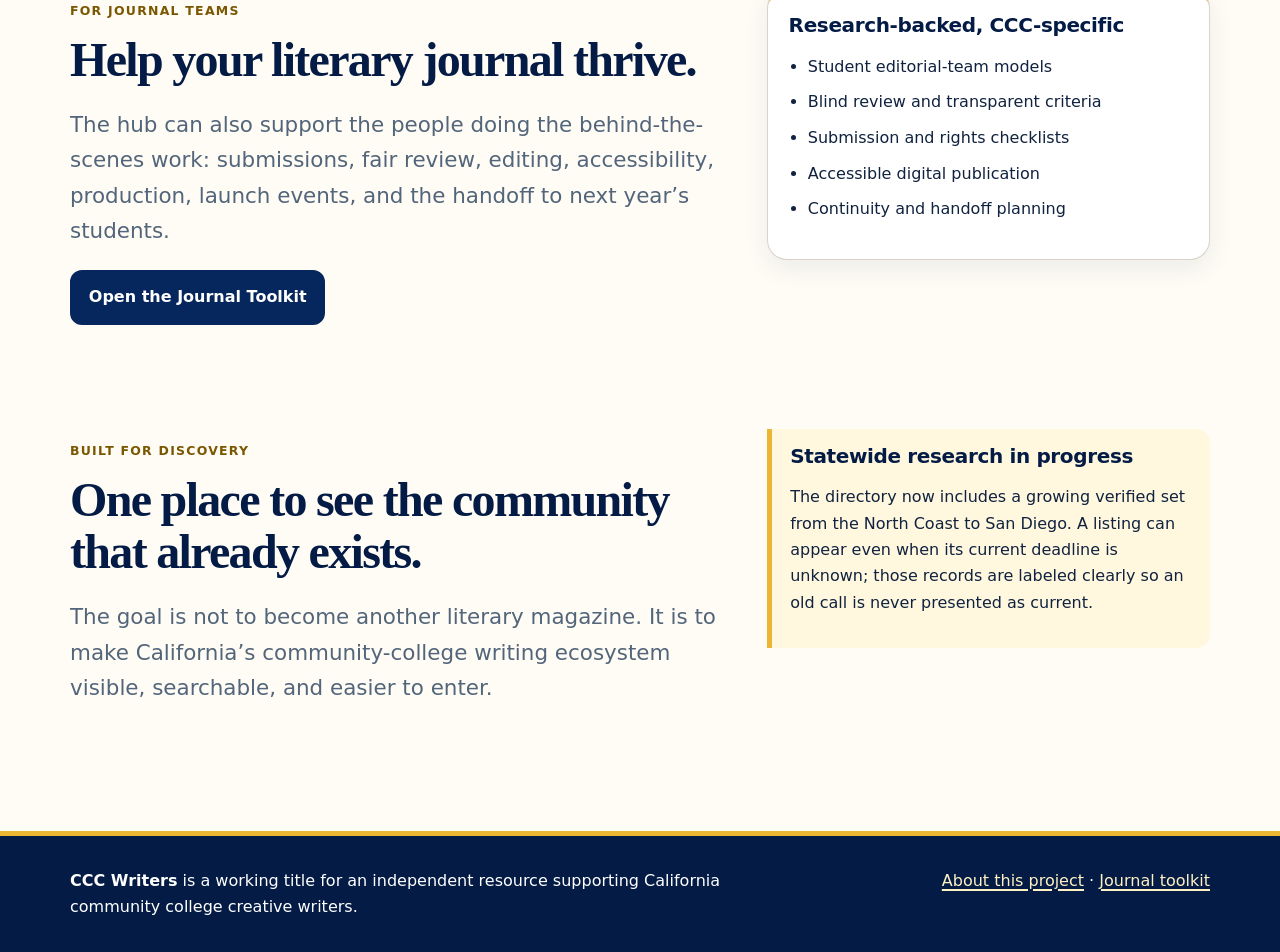
==== commit 82cf33bf: "Add files via upload" ====
--- a/index.html
+++ b/index.html
@@ -21,7 +21,7 @@
 </div>
 </header>
 <main id="main-content">
-<section class="hero"><div class="container hero-layout"><div><p class="eyebrow">A statewide creative-writing commons</p><h1>California community college writers are everywhere.</h1><p class="lede">Find a literary journal. Send your work somewhere. Meet other writers. See where creative writing can take you next.</p><div class="hero-actions"><a class="button" href="journals.html">Explore the journal map</a><a class="button secondary" href="submissions.html">Find somewhere to submit</a></div><div aria-label="Prototype contents" class="stats"><div class="stat"><strong>4</strong><span>verified journal records in the starter set</span></div><div class="stat"><strong>4</strong><span>verified CSU/UC writing pathways</span></div><div class="stat"><strong>1</strong><span>shared dataset powering map + deadlines</span></div></div></div><div aria-hidden="true" class="hero-visual"><img alt="" class="hero-icon" src="assets/images/ccc-writers-mark.png"/></div></div></section>
+<section class="hero"><div class="container hero-layout"><div><p class="eyebrow">A statewide creative-writing commons</p><h1>California community college writers are everywhere.</h1><p class="lede">Find a literary journal. Send your work somewhere. Meet other writers. See where creative writing can take you next.</p><div class="hero-actions"><a class="button" href="journals.html">Explore the journal map</a><a class="button secondary" href="submissions.html">Find somewhere to submit</a></div><div aria-label="Current hub contents" class="stats"><div class="stat"><strong id="home-journal-count">25</strong><span>researched journal records</span></div><div class="stat"><strong id="home-open-count">—</strong><span>submission opportunities open now</span></div><div class="stat"><strong id="home-event-count">—</strong><span>verified upcoming CCC writing events</span></div></div></div><div aria-hidden="true" class="hero-visual"><img alt="" class="hero-icon" src="assets/images/ccc-writers-mark.png"/></div></div></section>
 <section class="section">
 <div class="container">
 <p class="eyebrow">Start with your question</p>
@@ -42,12 +42,13 @@
 <p class="lede">The goal is not to become another literary magazine. It is to make California’s community-college writing ecosystem visible, searchable, and easier to enter.</p>
 </div>
 <aside aria-label="Prototype note" class="notice">
-<h3>Early prototype</h3>
-<p>This starter intentionally contains a small verified dataset. The next phase is systematic research across all California Community Colleges, followed by a moderated way for colleges to submit corrections and events.</p>
+<h3>Statewide research in progress</h3>
+<p>The directory now includes a growing verified set from the North Coast to San Diego. A listing can appear even when its current deadline is unknown; those records are labeled clearly so an old call is never presented as current.</p>
 </aside>
 </div>
 </section>
 </main>
 <footer class="site-footer"><div class="footer-inner"><p><strong>CCC Writers</strong> is a working title for an independent resource supporting California community college creative writers.</p><p><a href="about.html">About this project</a> · <a href="journal-toolkit.html">Journal toolkit</a></p></div></footer>
+<script src="assets/js/site.js"></script><script src="assets/js/home.js"></script>
 </body>
 </html>
--- a/assets/css/styles.css
+++ b/assets/css/styles.css
@@ -250,7 +250,7 @@
 
 .toolbar {
   display: grid;
-  grid-template-columns: 2fr repeat(3, 1fr);
+  grid-template-columns: repeat(auto-fit, minmax(180px, 1fr));
   gap: .8rem;
   padding: 1rem;
   border: 1px solid var(--line);
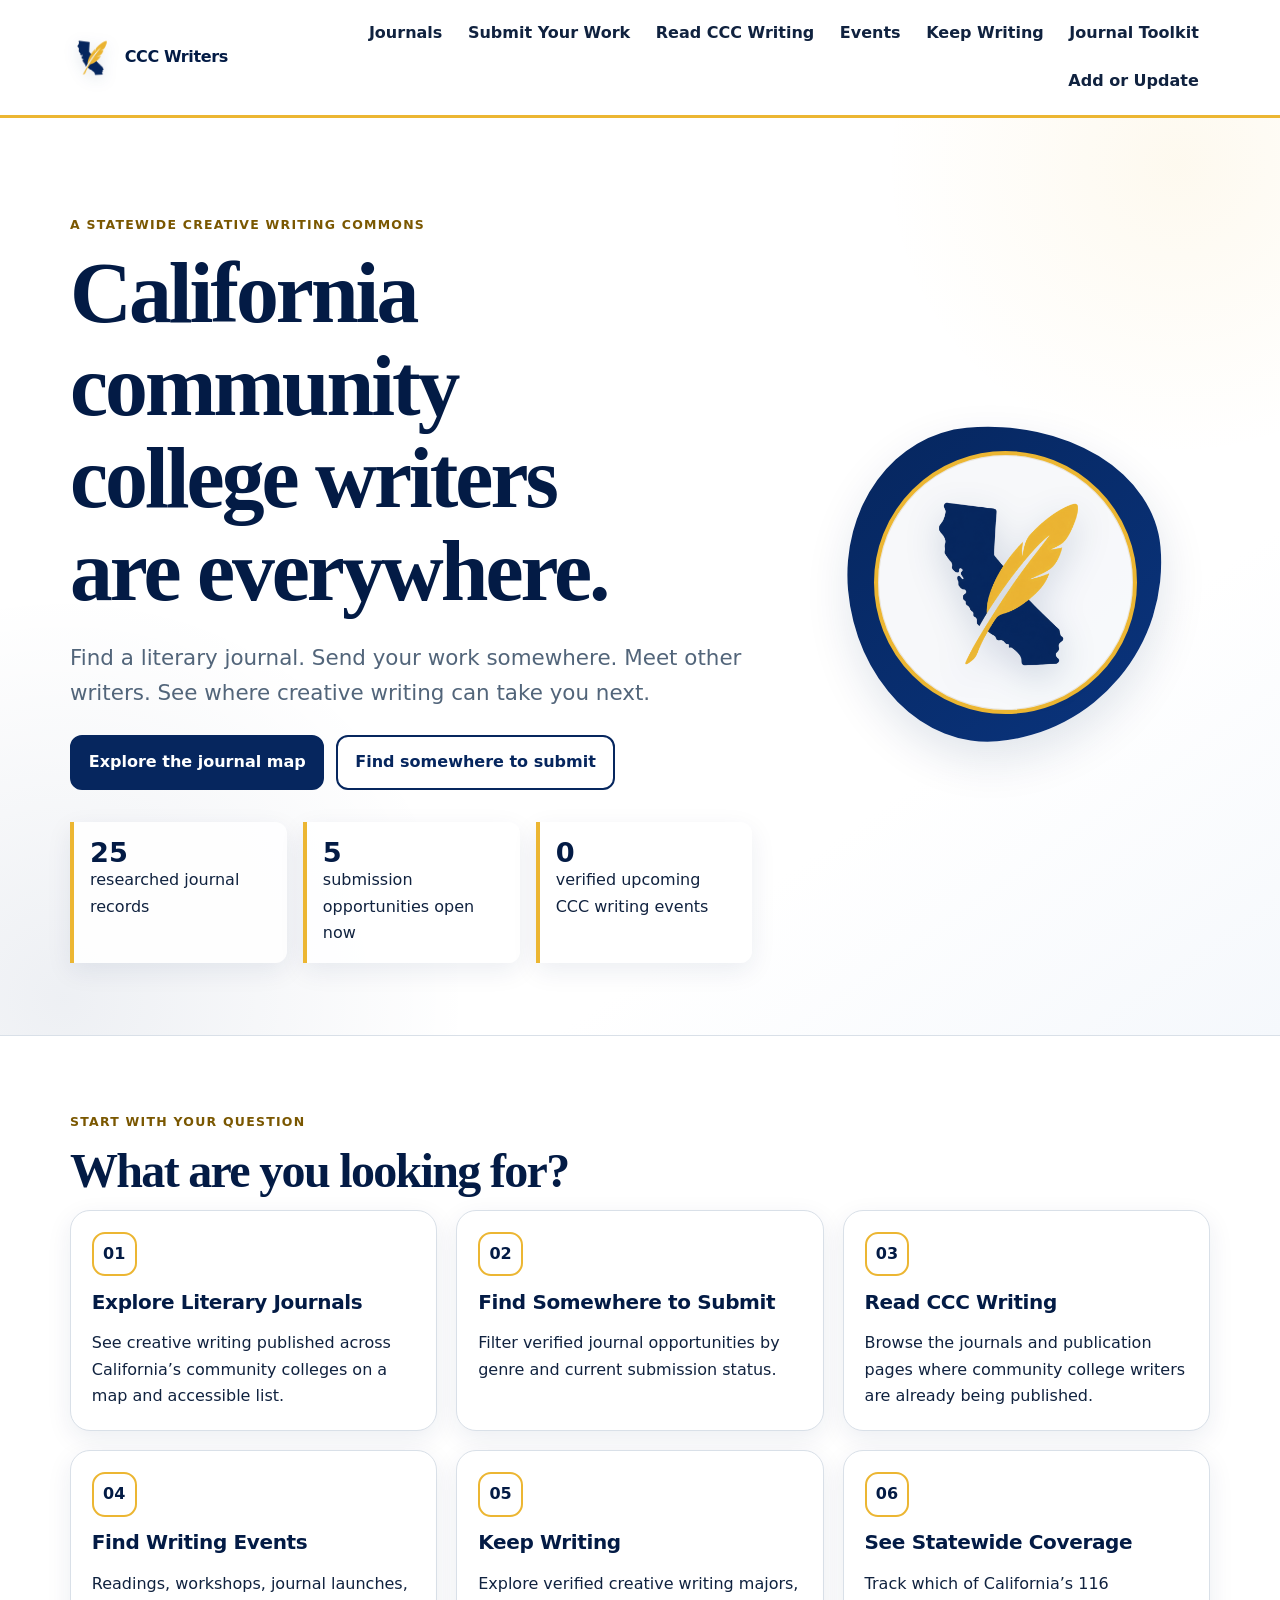
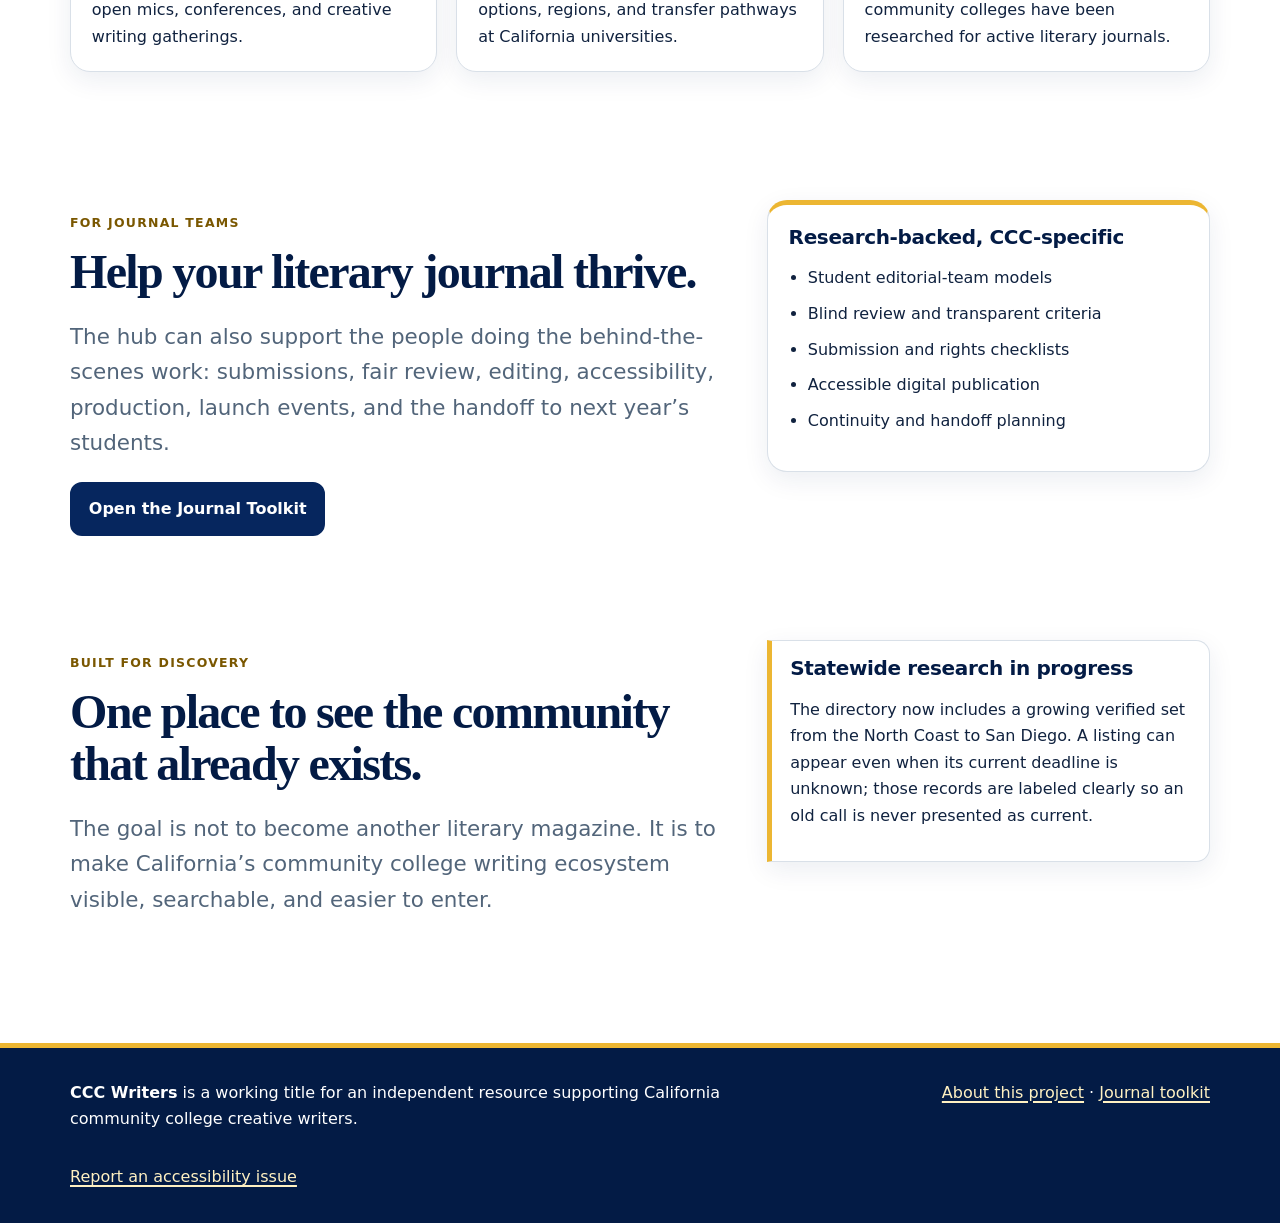
==== commit bea08aa2: "Add files via upload" ====
--- a/index.html
+++ b/index.html
@@ -6,7 +6,7 @@
 <meta content="width=device-width, initial-scale=1" name="viewport"/>
 <meta content="Find California community college literary journals, submission opportunities, creative writing events, and CSU/UC pathways." name="description"/>
 <title>CCC Writers | California Community College Creative Writing Hub</title>
-<link href="assets/images/favicon-48.png" rel="icon" type="image/png" sizes="48x48"/><link href="assets/images/apple-touch-icon.png" rel="apple-touch-icon" sizes="180x180"/><meta content="#06265e" name="theme-color"/><link href="assets/css/styles.css" rel="stylesheet"/>
+<link href="assets/images/favicon-48.png" rel="icon" sizes="48x48" type="image/png"/><link href="assets/images/apple-touch-icon.png" rel="apple-touch-icon" sizes="180x180"/><meta content="#06265e" name="theme-color"/><link href="assets/css/styles.css" rel="stylesheet"/>
 </head>
 <body>
 <a class="skip-link" href="#main-content">Skip to main content</a>
@@ -15,23 +15,18 @@
 <a aria-label="CCC Writers home" class="brand" href="index.html"><img alt="" class="brand-icon" src="assets/images/ccc-writers-mark.png"/><span>CCC Writers</span></a>
 <nav aria-label="Main navigation">
 <ul class="nav-list">
-<li><a href="journals.html">Journals</a></li><li><a href="submissions.html">Submit Your Work</a></li><li><a href="events.html">Events</a></li><li><a href="pathways.html">Keep Writing</a></li><li><a href="journal-toolkit.html">Journal Toolkit</a></li><li><a href="contribute.html">Add or Update</a></li>
+<li><a href="journals.html">Journals</a></li><li><a href="submissions.html">Submit Your Work</a></li><li><a href="read.html">Read CCC Writing</a></li><li><a href="events.html">Events</a></li><li><a href="pathways.html">Keep Writing</a></li><li><a href="journal-toolkit.html">Journal Toolkit</a></li><li><a href="contribute.html">Add or Update</a></li>
 </ul>
 </nav>
 </div>
 </header>
 <main id="main-content">
-<section class="hero"><div class="container hero-layout"><div><p class="eyebrow">A statewide creative-writing commons</p><h1>California community college writers are everywhere.</h1><p class="lede">Find a literary journal. Send your work somewhere. Meet other writers. See where creative writing can take you next.</p><div class="hero-actions"><a class="button" href="journals.html">Explore the journal map</a><a class="button secondary" href="submissions.html">Find somewhere to submit</a></div><div aria-label="Current hub contents" class="stats"><div class="stat"><strong id="home-journal-count">25</strong><span>researched journal records</span></div><div class="stat"><strong id="home-open-count">—</strong><span>submission opportunities open now</span></div><div class="stat"><strong id="home-event-count">—</strong><span>verified upcoming CCC writing events</span></div></div></div><div aria-hidden="true" class="hero-visual"><img alt="" class="hero-icon" src="assets/images/ccc-writers-mark.png"/></div></div></section>
+<section class="hero"><div class="container hero-layout"><div><p class="eyebrow">A statewide creative writing commons</p><h1>California community college writers are everywhere.</h1><p class="lede">Find a literary journal. Send your work somewhere. Meet other writers. See where creative writing can take you next.</p><div class="hero-actions"><a class="button" href="journals.html">Explore the journal map</a><a class="button secondary" href="submissions.html">Find somewhere to submit</a></div><div aria-label="Current hub contents" class="stats"><div class="stat"><strong id="home-journal-count">25</strong><span>researched journal records</span></div><div class="stat"><strong id="home-open-count">—</strong><span>submission opportunities open now</span></div><div class="stat"><strong id="home-event-count">—</strong><span>verified upcoming CCC writing events</span></div></div></div><div aria-hidden="true" class="hero-visual"><img alt="" class="hero-icon" src="assets/images/ccc-writers-mark.png"/></div></div></section>
 <section class="section">
 <div class="container">
 <p class="eyebrow">Start with your question</p>
 <h2>What are you looking for?</h2>
-<div class="grid grid-4">
-<article class="card"><a class="card-link" href="journals.html"><div aria-hidden="true" class="icon-box">01</div><h3>Explore Literary Journals</h3><p>See creative writing published across California’s community colleges on a map and accessible list.</p></a></article>
-<article class="card"><a class="card-link" href="submissions.html"><div aria-hidden="true" class="icon-box">02</div><h3>Find Somewhere to Submit</h3><p>Filter verified journal opportunities by genre and current submission status.</p></a></article>
-<article class="card"><a class="card-link" href="events.html"><div aria-hidden="true" class="icon-box">03</div><h3>Find Writing Events</h3><p>Readings, workshops, journal launches, open mics, conferences, and creative-writing gatherings.</p></a></article>
-<article class="card"><a class="card-link" href="pathways.html"><div aria-hidden="true" class="icon-box">04</div><h3>Keep Writing</h3><p>Explore verified creative-writing majors, options, and transfer pathways at California universities.</p></a></article>
-</div>
+<div class="grid grid-3"><article class="card"><a class="card-link" href="journals.html"><div aria-hidden="true" class="icon-box">01</div><h3>Explore Literary Journals</h3><p>See creative writing published across California’s community colleges on a map and accessible list.</p></a></article><article class="card"><a class="card-link" href="submissions.html"><div aria-hidden="true" class="icon-box">02</div><h3>Find Somewhere to Submit</h3><p>Filter verified journal opportunities by genre and current submission status.</p></a></article><article class="card"><a class="card-link" href="read.html"><div aria-hidden="true" class="icon-box">03</div><h3>Read CCC Writing</h3><p>Browse the journals and publication pages where community college writers are already being published.</p></a></article><article class="card"><a class="card-link" href="events.html"><div aria-hidden="true" class="icon-box">04</div><h3>Find Writing Events</h3><p>Readings, workshops, journal launches, open mics, conferences, and creative writing gatherings.</p></a></article><article class="card"><a class="card-link" href="pathways.html"><div aria-hidden="true" class="icon-box">05</div><h3>Keep Writing</h3><p>Explore verified creative writing majors, options, regions, and transfer pathways at California universities.</p></a></article><article class="card"><a class="card-link" href="coverage.html"><div aria-hidden="true" class="icon-box">06</div><h3>See Statewide Coverage</h3><p>Track which of California’s 116 community colleges have been researched for active literary journals.</p></a></article></div>
 </div>
 </section>
 <section class="section" id="journal-teams"><div class="container split"><div><p class="eyebrow">For journal teams</p><h2>Help your literary journal thrive.</h2><p class="lede">The hub can also support the people doing the behind-the-scenes work: submissions, fair review, editing, accessibility, production, launch events, and the handoff to next year’s students.</p><a class="button" href="journal-toolkit.html">Open the Journal Toolkit</a></div><aside aria-label="Journal toolkit preview" class="card feature-card"><h3>Research-backed, CCC-specific</h3><ul class="check-list"><li>Student editorial-team models</li><li>Blind review and transparent criteria</li><li>Submission and rights checklists</li><li>Accessible digital publication</li><li>Continuity and handoff planning</li></ul></aside></div></section><section class="section-sm">
@@ -39,7 +34,7 @@
 <div>
 <p class="eyebrow">Built for discovery</p>
 <h2>One place to see the community that already exists.</h2>
-<p class="lede">The goal is not to become another literary magazine. It is to make California’s community-college writing ecosystem visible, searchable, and easier to enter.</p>
+<p class="lede">The goal is not to become another literary magazine. It is to make California’s community college writing ecosystem visible, searchable, and easier to enter.</p>
 </div>
 <aside aria-label="Prototype note" class="notice">
 <h3>Statewide research in progress</h3>
@@ -48,7 +43,7 @@
 </div>
 </section>
 </main>
-<footer class="site-footer"><div class="footer-inner"><p><strong>CCC Writers</strong> is a working title for an independent resource supporting California community college creative writers.</p><p><a href="about.html">About this project</a> · <a href="journal-toolkit.html">Journal toolkit</a></p></div></footer>
+<footer class="site-footer"><div class="footer-inner"><p><strong>CCC Writers</strong> is a working title for an independent resource supporting California community college creative writers.</p><p><a href="about.html">About this project</a> · <a href="journal-toolkit.html">Journal toolkit</a></p><p><a data-accessibility-report-link="" href="mailto:karencrozer@gmail.com?subject=CCC%20Writers%20Accessibility%20Issue">Report an accessibility issue</a></p></div></footer>
 <script src="assets/js/site.js"></script><script src="assets/js/home.js"></script>
 </body>
 </html>
--- a/assets/css/styles.css
+++ b/assets/css/styles.css
@@ -1,19 +1,19 @@
 :root {
   --ink: #10223f;
   --muted: #52657a;
-  --paper: #fffcf5;
+  --paper: #ffffff;
   --surface: #ffffff;
-  --surface-soft: #fff8e6;
+  --surface-soft: #f7f9fc;
   --surface-blue: #f3f7fc;
   --navy: #06265e;
   --navy-mid: #0a347d;
   --navy-deep: #031b45;
   --gold: #ecb632;
   --gold-bright: #f2c24d;
-  --gold-soft: #fff1c2;
-  --gold-pale: #fff8df;
+  --gold-soft: #fff4cf;
+  --gold-pale: #fffaf0;
   --gold-dark: #7a5700;
-  --line: #d9d4c7;
+  --line: #d9e0e8;
   --line-blue: #cbd7e6;
   --focus: #f2c24d;
   --success: #17613f;
@@ -59,7 +59,7 @@
 
 .site-header {
   border-bottom: 3px solid var(--gold);
-  background: rgba(255, 252, 245, .97);
+  background: rgba(255, 255, 255, .97);
   backdrop-filter: blur(10px);
   position: sticky;
   top: 0;
@@ -109,8 +109,9 @@
   font-weight: 720;
 }
 .nav-list a[aria-current="page"], .nav-list a:hover {
-  background: var(--gold-soft);
+  background: var(--surface-blue);
   color: var(--navy-deep);
+  box-shadow: inset 0 -3px 0 var(--gold);
 }
 
 main { min-height: 70vh; }
@@ -141,9 +142,9 @@
   padding: 5.3rem 0 4.5rem;
   overflow: hidden;
   background:
-    radial-gradient(circle at 91% 8%, rgba(236, 182, 50, .30), transparent 28%),
-    radial-gradient(circle at 5% 96%, rgba(6, 38, 94, .10), transparent 29%),
-    linear-gradient(145deg, #fffdf8 0%, #fff8e5 52%, #f5f8fc 100%);
+    radial-gradient(circle at 92% 5%, rgba(236, 182, 50, .08), transparent 20%),
+    radial-gradient(circle at 5% 96%, rgba(6, 38, 94, .07), transparent 27%),
+    linear-gradient(145deg, #ffffff 0%, #ffffff 72%, #f5f8fc 100%);
   border-bottom: 1px solid var(--line);
 }
 .hero-layout {
@@ -175,7 +176,7 @@
   height: 255px;
   border-radius: 50%;
   background: rgba(255,255,255,.97);
-  border: 9px solid var(--gold-soft);
+  border: 4px solid var(--gold);
   box-shadow: inset 0 0 0 1px rgba(122,87,0,.12);
 }
 .hero-icon {
@@ -201,7 +202,7 @@
 }
 .button:hover { background: var(--navy-deep); border-color: var(--navy-deep); }
 .button.secondary { background: white; color: var(--navy); }
-.button.secondary:hover { background: var(--gold-pale); }
+.button.secondary:hover { background: var(--surface-blue); }
 
 .grid { display: grid; gap: 1.2rem; }
 .grid-4 { grid-template-columns: repeat(4, minmax(0,1fr)); }
@@ -217,18 +218,18 @@
 .card p:last-child { margin-bottom: 0; }
 .card-link { color: inherit; text-decoration: none; display: block; height: 100%; }
 .card-link:hover h3 { text-decoration: underline; text-underline-offset: .2em; }
-.card-link:hover .icon-box { background: var(--gold); color: var(--navy-deep); }
+.card-link:hover .icon-box { background: var(--surface-blue); color: var(--navy-deep); border-color: var(--gold); }
 .icon-box {
   width: 2.8rem;
   height: 2.8rem;
   display: grid;
   place-items: center;
   border-radius: 13px;
-  background: var(--gold-soft);
+  background: white;
   color: var(--navy-deep);
   font-weight: 900;
   margin-bottom: .9rem;
-  border: 1px solid rgba(122, 87, 0, .20);
+  border: 2px solid var(--gold);
 }
 .feature-card { border-top: 5px solid var(--gold); }
 .feature-card.sky { border-top-color: var(--navy-mid); }
@@ -293,7 +294,7 @@
 .journal-card:has(.status.open) { border-left: 5px solid var(--success); }
 .meta { display: flex; flex-wrap: wrap; gap: .5rem .8rem; color: var(--muted); font-size: .94rem; }
 .tag-list { display: flex; flex-wrap: wrap; gap: .4rem; margin: .8rem 0; padding: 0; list-style: none; }
-.tag { background: var(--gold-pale); border: 1px solid #e3d7ad; border-radius: 999px; padding: .25rem .58rem; font-size: .85rem; color: var(--ink); }
+.tag { background: #f7f9fc; border: 1px solid #d9e0e8; border-radius: 999px; padding: .25rem .58rem; font-size: .85rem; color: var(--ink); }
 .status { display: inline-flex; align-items: center; gap: .4rem; font-weight: 820; font-size: .92rem; }
 .status::before { content: ""; width: .62rem; height: .62rem; border-radius: 50%; background: currentColor; }
 .status.open { color: var(--success); }
@@ -301,10 +302,12 @@
 .status.closed, .status.unknown { color: var(--closed); }
 
 .notice {
+  border: 1px solid var(--line);
   border-left: 5px solid var(--gold);
-  background: var(--gold-pale);
+  background: white;
   padding: 1rem 1.15rem;
   border-radius: 0 14px 14px 0;
+  box-shadow: var(--shadow-soft);
 }
 .callout {
   position: relative;
@@ -354,12 +357,25 @@
   width: 2.4rem;
   height: 2.4rem;
   border-radius: 50%;
-  background: var(--gold-soft);
+  background: white;
   color: var(--navy-deep);
   font-weight: 900;
-  border: 1px solid #d8c581;
+  border: 2px solid var(--gold);
 }
 .resource-list { display: grid; gap: .65rem; padding-left: 1.2rem; }
+
+/* Transfer-pathway directory */
+.pathway-summary { margin: 1.4rem 0 2rem; }
+.pathway-summary .stat { background: white; }
+.transfer-highlights { margin: 2rem 0 .5rem; }
+.transfer-highlights .card { border-top: 4px solid var(--gold); }
+.program-card.transfer-strong { border-top: 4px solid var(--gold); }
+.program-card.transfer-guidance { border-top: 4px solid var(--navy-mid); }
+.program-card .program-title { margin: .1rem 0 .45rem; }
+.program-card .transfer-note { margin: .85rem 0 0; padding: .75rem .85rem; border-left: 3px solid var(--gold); background: #fbfcfe; }
+.tag.transfer-tag { background: white; border-color: var(--gold); font-weight: 760; }
+.tag.guidance-tag { background: var(--surface-blue); border-color: var(--line-blue); font-weight: 760; }
+.research-note { max-width: 78ch; }
 
 .site-footer {
   border-top: 5px solid var(--gold);
@@ -397,7 +413,7 @@
   .split, .hero-layout { grid-template-columns: 1fr; }
   .hero-visual { min-height: 260px; }
   .hero-visual::before { width: 245px; height: 245px; }
-  .hero-visual::after { width: 198px; height: 198px; border-width: 7px; }
+  .hero-visual::after { width: 198px; height: 198px; border-width: 4px; }
   .hero-icon { width: 155px; }
   .site-header { position: static; }
 }
@@ -442,3 +458,47 @@
 }
 .leaflet-popup-content strong { color: var(--navy-deep); }
 .leaflet-popup-content a { color: var(--navy-mid); font-weight: 750; }
+
+/* Guided program finder */
+.guided-finder {
+  border-top: 1px solid var(--line);
+}
+.guided-form {
+  margin-top: 1rem;
+}
+.guided-toolbar {
+  grid-template-columns: repeat(auto-fit, minmax(210px, 1fr));
+}
+
+/* Statewide coverage tracker */
+.coverage-list {
+  display: grid;
+  gap: .85rem;
+}
+.coverage-card {
+  display: grid;
+  grid-template-columns: minmax(0, 1fr) minmax(190px, auto);
+  gap: 1rem;
+  align-items: center;
+  background: white;
+  border: 1px solid var(--line);
+  border-left: 5px solid var(--line-blue);
+  border-radius: 15px;
+  padding: 1rem 1.1rem;
+  box-shadow: var(--shadow-soft);
+}
+.coverage-card h3,
+.coverage-card p { margin-top: 0; }
+.coverage-card p:last-child { margin-bottom: 0; }
+.coverage-verified-active-journal { border-left-color: var(--navy-mid); }
+.coverage-no-journal-located { border-left-color: var(--gold-dark); }
+.coverage-historical-inactive { border-left-color: var(--closed); }
+.coverage-status {
+  text-align: right;
+  color: var(--navy-deep);
+}
+
+@media (max-width: 620px) {
+  .coverage-card { grid-template-columns: 1fr; }
+  .coverage-status { text-align: left; }
+}
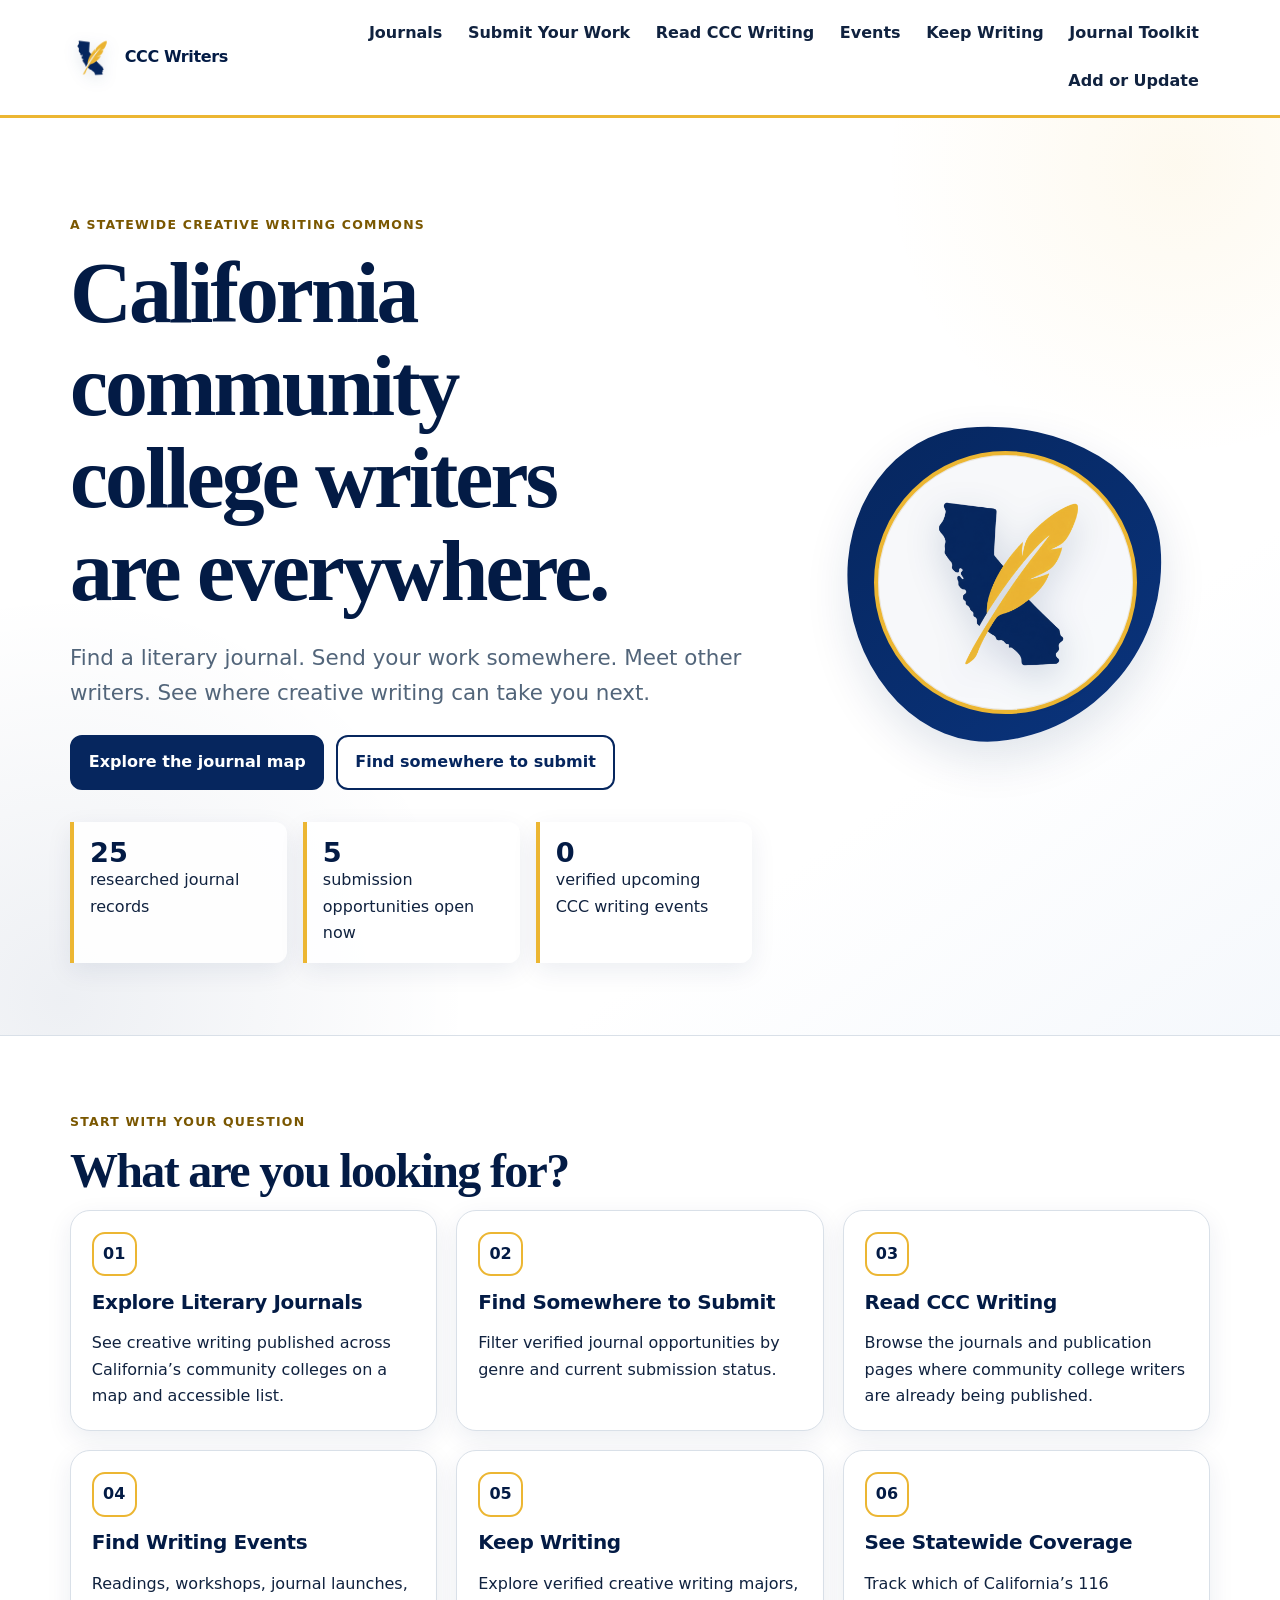
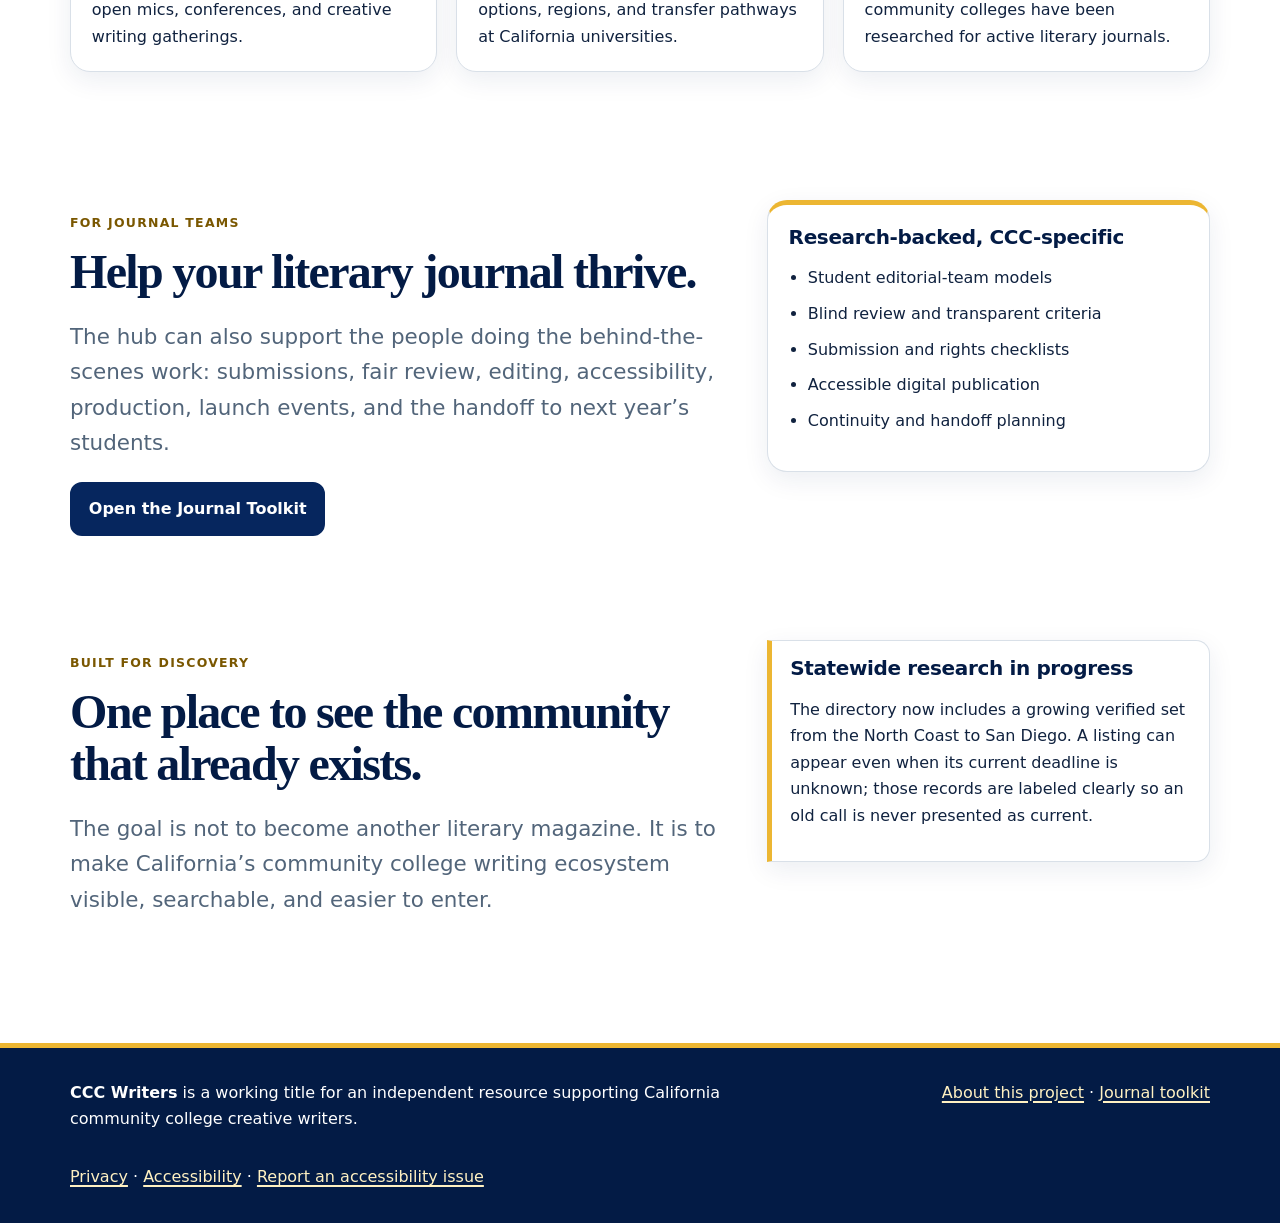
==== commit 02ff2c70: "Add files via upload" ====
--- a/index.html
+++ b/index.html
@@ -3,7 +3,7 @@
 <html lang="en">
 <head>
 <meta charset="utf-8"/>
-<meta content="width=device-width, initial-scale=1" name="viewport"/>
+<meta content="width=device-width, initial-scale=1" name="viewport"/><meta content="default-src 'self'; script-src 'self' https://unpkg.com; style-src 'self' https://unpkg.com; img-src 'self' data: https://unpkg.com https://tile.openstreetmap.org; connect-src 'self'; font-src 'self'; object-src 'none'; base-uri 'self'; form-action 'self'; frame-src 'none'; media-src 'self'; worker-src 'none'; manifest-src 'self'; upgrade-insecure-requests" http-equiv="Content-Security-Policy"/><meta content="strict-origin-when-cross-origin" name="referrer"/>
 <meta content="Find California community college literary journals, submission opportunities, creative writing events, and CSU/UC pathways." name="description"/>
 <title>CCC Writers | California Community College Creative Writing Hub</title>
 <link href="assets/images/favicon-48.png" rel="icon" sizes="48x48" type="image/png"/><link href="assets/images/apple-touch-icon.png" rel="apple-touch-icon" sizes="180x180"/><meta content="#06265e" name="theme-color"/><link href="assets/css/styles.css" rel="stylesheet"/>
@@ -43,7 +43,7 @@
 </div>
 </section>
 </main>
-<footer class="site-footer"><div class="footer-inner"><p><strong>CCC Writers</strong> is a working title for an independent resource supporting California community college creative writers.</p><p><a href="about.html">About this project</a> · <a href="journal-toolkit.html">Journal toolkit</a></p><p><a data-accessibility-report-link="" href="mailto:karencrozer@gmail.com?subject=CCC%20Writers%20Accessibility%20Issue">Report an accessibility issue</a></p></div></footer>
+<footer class="site-footer"><div class="footer-inner"><p><strong>CCC Writers</strong> is a working title for an independent resource supporting California community college creative writers.</p><p><a href="about.html">About this project</a> · <a href="journal-toolkit.html">Journal toolkit</a></p><p><a href="privacy.html">Privacy</a> · <a href="accessibility.html">Accessibility</a> · <a data-accessibility-report-link="" href="mailto:karencrozer@gmail.com?subject=CCC%20Writers%20Accessibility%20Issue">Report an accessibility issue</a></p></div></footer>
 <script src="assets/js/site.js"></script><script src="assets/js/home.js"></script>
 </body>
 </html>
--- a/assets/css/styles.css
+++ b/assets/css/styles.css
@@ -271,6 +271,25 @@
   background: white;
   color: var(--ink);
 }
+
+/* Keep filter controls aligned even when labels wrap to different line counts. */
+.toolbar .field {
+  display: flex;
+  flex-direction: column;
+  min-width: 0;
+}
+.toolbar .field label {
+  display: flex;
+  align-items: flex-end;
+  min-height: 3.55rem;
+  margin-bottom: .4rem;
+  line-height: 1.25;
+}
+.toolbar .field input,
+.toolbar .field select {
+  margin-top: auto;
+}
+
 .result-count { font-weight: 750; margin: .7rem 0 1rem; }
 
 .map-wrap {
@@ -419,6 +438,7 @@
 }
 @media (max-width: 620px) {
   .grid-4, .grid-3, .grid-2, .stats, .toolbar { grid-template-columns: 1fr; }
+  .toolbar .field label { min-height: 0; }
   .hero { padding-top: 3.4rem; }
   h1 { font-size: clamp(2.35rem, 12vw, 4rem); }
   #journal-map { min-height: 380px; }
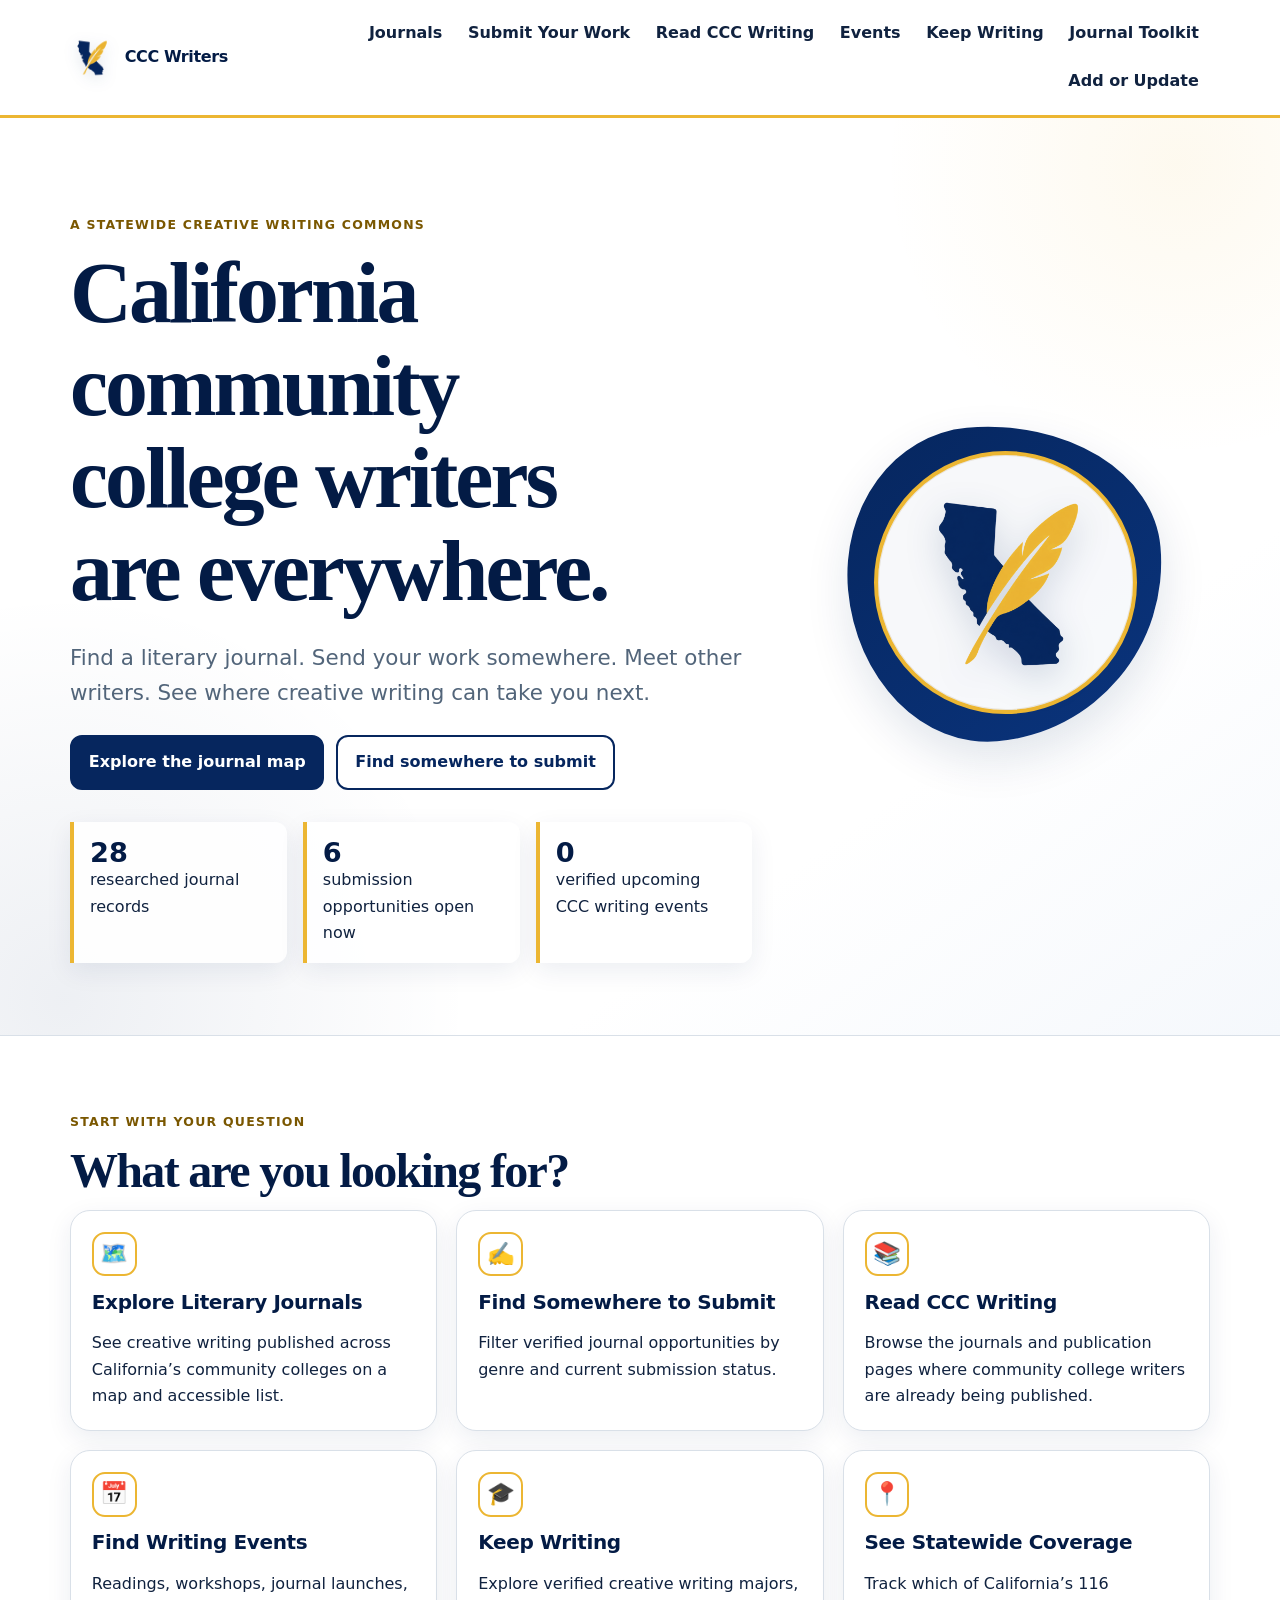
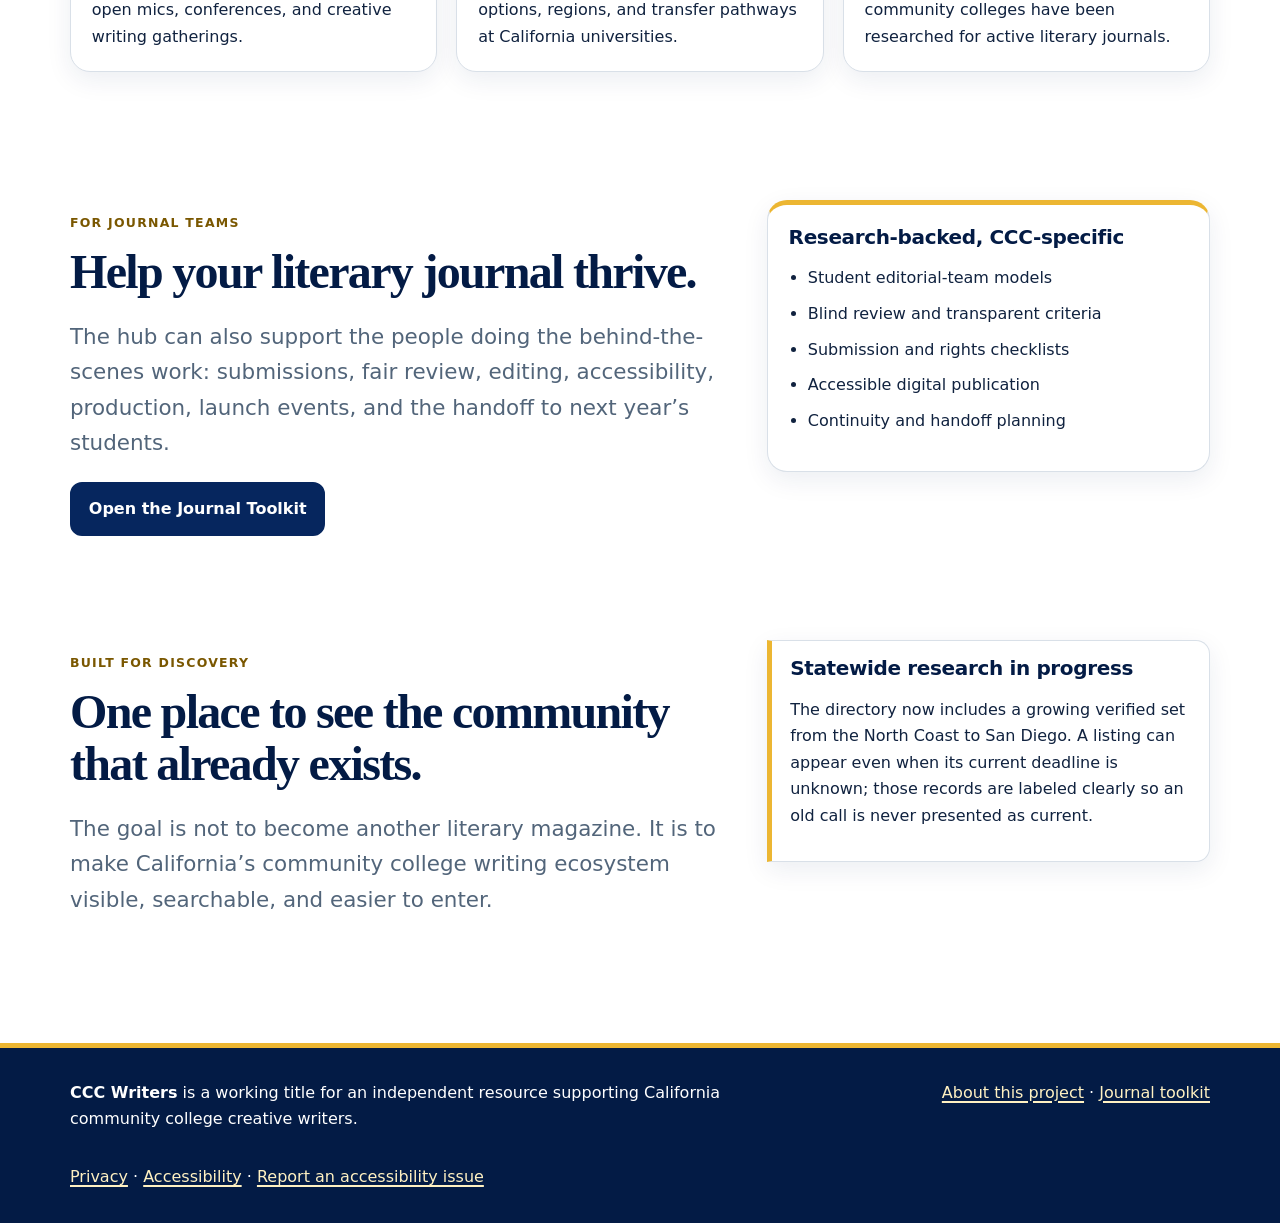
==== commit fbbb5e22: "Add files via upload" ====
--- a/index.html
+++ b/index.html
@@ -21,12 +21,12 @@
 </div>
 </header>
 <main id="main-content">
-<section class="hero"><div class="container hero-layout"><div><p class="eyebrow">A statewide creative writing commons</p><h1>California community college writers are everywhere.</h1><p class="lede">Find a literary journal. Send your work somewhere. Meet other writers. See where creative writing can take you next.</p><div class="hero-actions"><a class="button" href="journals.html">Explore the journal map</a><a class="button secondary" href="submissions.html">Find somewhere to submit</a></div><div aria-label="Current hub contents" class="stats"><div class="stat"><strong id="home-journal-count">25</strong><span>researched journal records</span></div><div class="stat"><strong id="home-open-count">—</strong><span>submission opportunities open now</span></div><div class="stat"><strong id="home-event-count">—</strong><span>verified upcoming CCC writing events</span></div></div></div><div aria-hidden="true" class="hero-visual"><img alt="" class="hero-icon" src="assets/images/ccc-writers-mark.png"/></div></div></section>
+<section class="hero"><div class="container hero-layout"><div><p class="eyebrow">A statewide creative writing commons</p><h1>California community college writers are everywhere.</h1><p class="lede">Find a literary journal. Send your work somewhere. Meet other writers. See where creative writing can take you next.</p><div class="hero-actions"><a class="button" href="journals.html">Explore the journal map</a><a class="button secondary" href="submissions.html">Find somewhere to submit</a></div><div aria-label="Current hub contents" class="stats"><div class="stat"><strong id="home-journal-count">28</strong><span>researched journal records</span></div><div class="stat"><strong id="home-open-count">—</strong><span>submission opportunities open now</span></div><div class="stat"><strong id="home-event-count">—</strong><span>verified upcoming CCC writing events</span></div></div></div><div aria-hidden="true" class="hero-visual"><img alt="" class="hero-icon" src="assets/images/ccc-writers-mark.png"/></div></div></section>
 <section class="section">
 <div class="container">
 <p class="eyebrow">Start with your question</p>
 <h2>What are you looking for?</h2>
-<div class="grid grid-3"><article class="card"><a class="card-link" href="journals.html"><div aria-hidden="true" class="icon-box">01</div><h3>Explore Literary Journals</h3><p>See creative writing published across California’s community colleges on a map and accessible list.</p></a></article><article class="card"><a class="card-link" href="submissions.html"><div aria-hidden="true" class="icon-box">02</div><h3>Find Somewhere to Submit</h3><p>Filter verified journal opportunities by genre and current submission status.</p></a></article><article class="card"><a class="card-link" href="read.html"><div aria-hidden="true" class="icon-box">03</div><h3>Read CCC Writing</h3><p>Browse the journals and publication pages where community college writers are already being published.</p></a></article><article class="card"><a class="card-link" href="events.html"><div aria-hidden="true" class="icon-box">04</div><h3>Find Writing Events</h3><p>Readings, workshops, journal launches, open mics, conferences, and creative writing gatherings.</p></a></article><article class="card"><a class="card-link" href="pathways.html"><div aria-hidden="true" class="icon-box">05</div><h3>Keep Writing</h3><p>Explore verified creative writing majors, options, regions, and transfer pathways at California universities.</p></a></article><article class="card"><a class="card-link" href="coverage.html"><div aria-hidden="true" class="icon-box">06</div><h3>See Statewide Coverage</h3><p>Track which of California’s 116 community colleges have been researched for active literary journals.</p></a></article></div>
+<div class="grid grid-3"><article class="card"><a class="card-link" href="journals.html"><div aria-hidden="true" class="icon-box emoji-icon">🗺️</div><h3>Explore Literary Journals</h3><p>See creative writing published across California’s community colleges on a map and accessible list.</p></a></article><article class="card"><a class="card-link" href="submissions.html"><div aria-hidden="true" class="icon-box emoji-icon">✍️</div><h3>Find Somewhere to Submit</h3><p>Filter verified journal opportunities by genre and current submission status.</p></a></article><article class="card"><a class="card-link" href="read.html"><div aria-hidden="true" class="icon-box emoji-icon">📚</div><h3>Read CCC Writing</h3><p>Browse the journals and publication pages where community college writers are already being published.</p></a></article><article class="card"><a class="card-link" href="events.html"><div aria-hidden="true" class="icon-box emoji-icon">📅</div><h3>Find Writing Events</h3><p>Readings, workshops, journal launches, open mics, conferences, and creative writing gatherings.</p></a></article><article class="card"><a class="card-link" href="pathways.html"><div aria-hidden="true" class="icon-box emoji-icon">🎓</div><h3>Keep Writing</h3><p>Explore verified creative writing majors, options, regions, and transfer pathways at California universities.</p></a></article><article class="card"><a class="card-link" href="coverage.html"><div aria-hidden="true" class="icon-box emoji-icon">📍</div><h3>See Statewide Coverage</h3><p>Track which of California’s 116 community colleges have been researched for active literary journals.</p></a></article></div>
 </div>
 </section>
 <section class="section" id="journal-teams"><div class="container split"><div><p class="eyebrow">For journal teams</p><h2>Help your literary journal thrive.</h2><p class="lede">The hub can also support the people doing the behind-the-scenes work: submissions, fair review, editing, accessibility, production, launch events, and the handoff to next year’s students.</p><a class="button" href="journal-toolkit.html">Open the Journal Toolkit</a></div><aside aria-label="Journal toolkit preview" class="card feature-card"><h3>Research-backed, CCC-specific</h3><ul class="check-list"><li>Student editorial-team models</li><li>Blind review and transparent criteria</li><li>Submission and rights checklists</li><li>Accessible digital publication</li><li>Continuity and handoff planning</li></ul></aside></div></section><section class="section-sm">
--- a/assets/css/styles.css
+++ b/assets/css/styles.css
@@ -231,6 +231,11 @@
   margin-bottom: .9rem;
   border: 2px solid var(--gold);
 }
+.emoji-icon {
+  font-size: 1.4rem;
+  line-height: 1;
+  font-family: "Apple Color Emoji", "Segoe UI Emoji", "Noto Color Emoji", sans-serif;
+}
 .feature-card { border-top: 5px solid var(--gold); }
 .feature-card.sky { border-top-color: var(--navy-mid); }
 
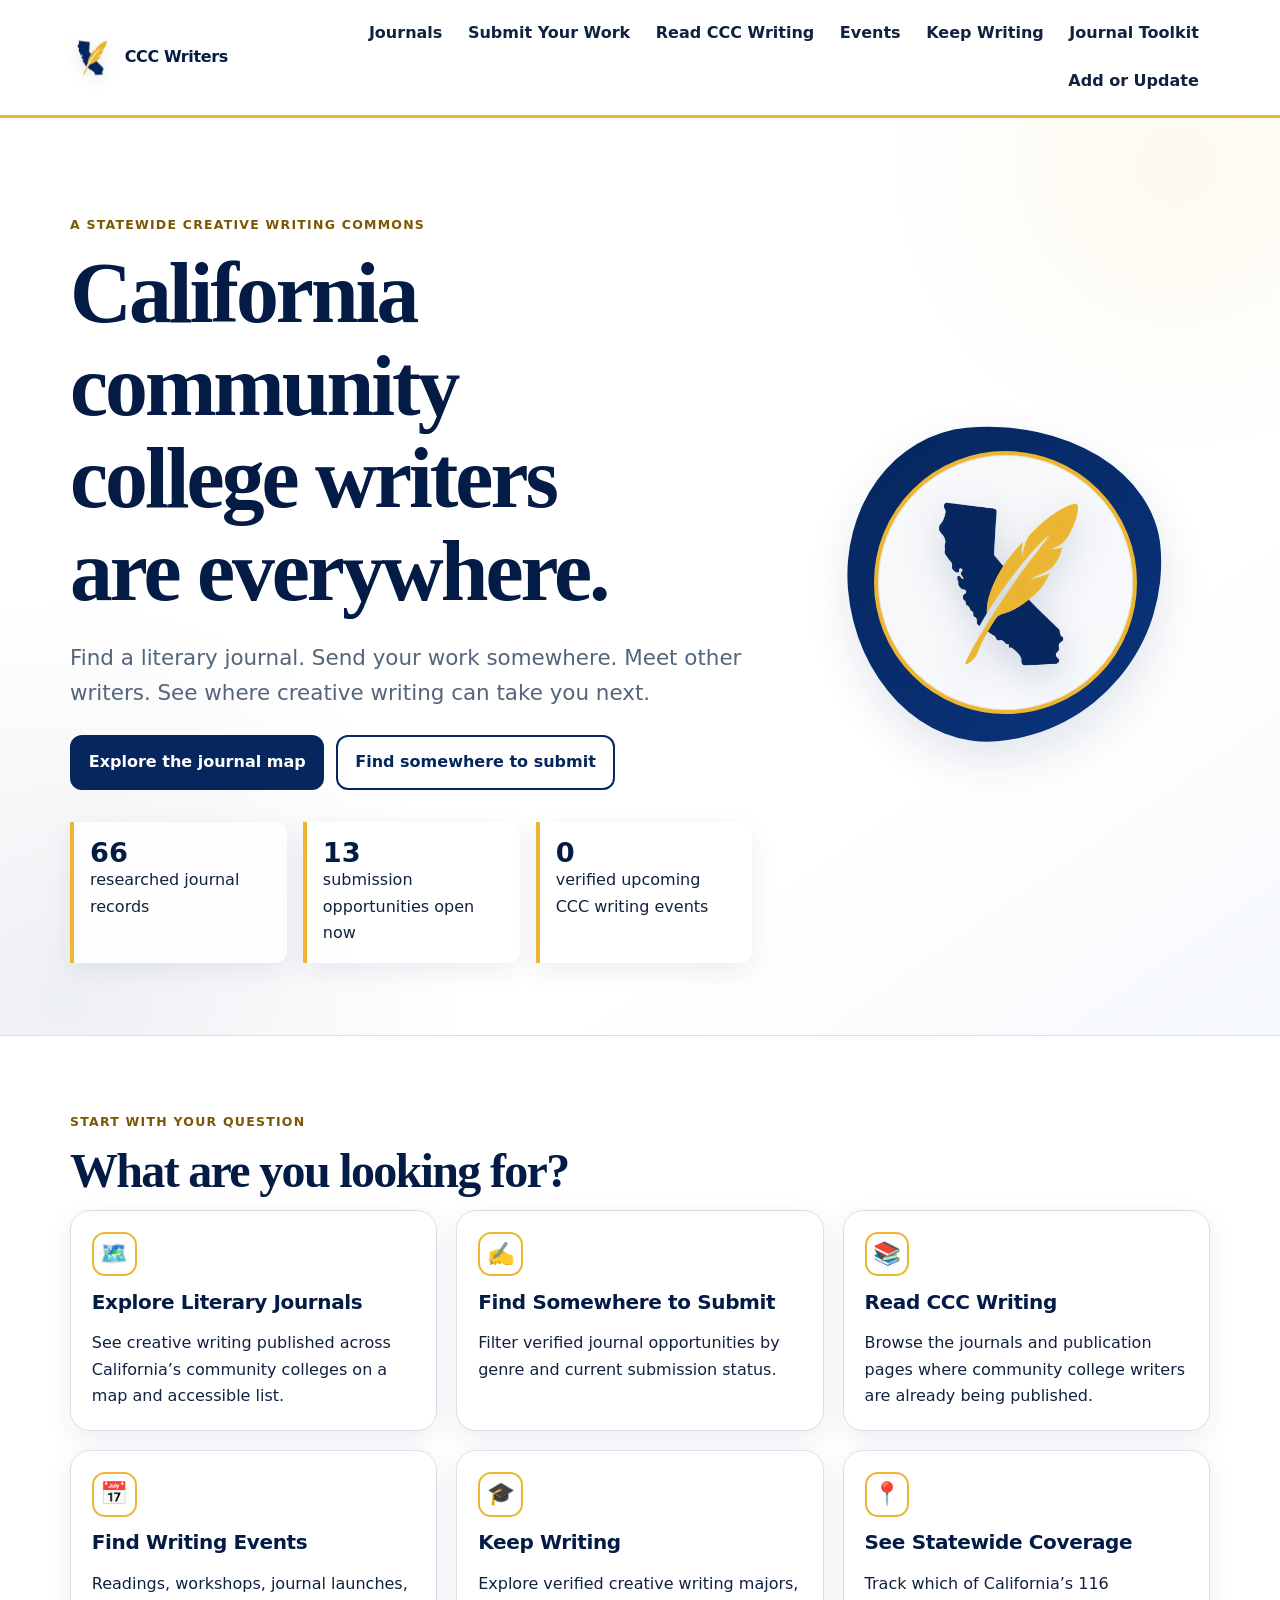
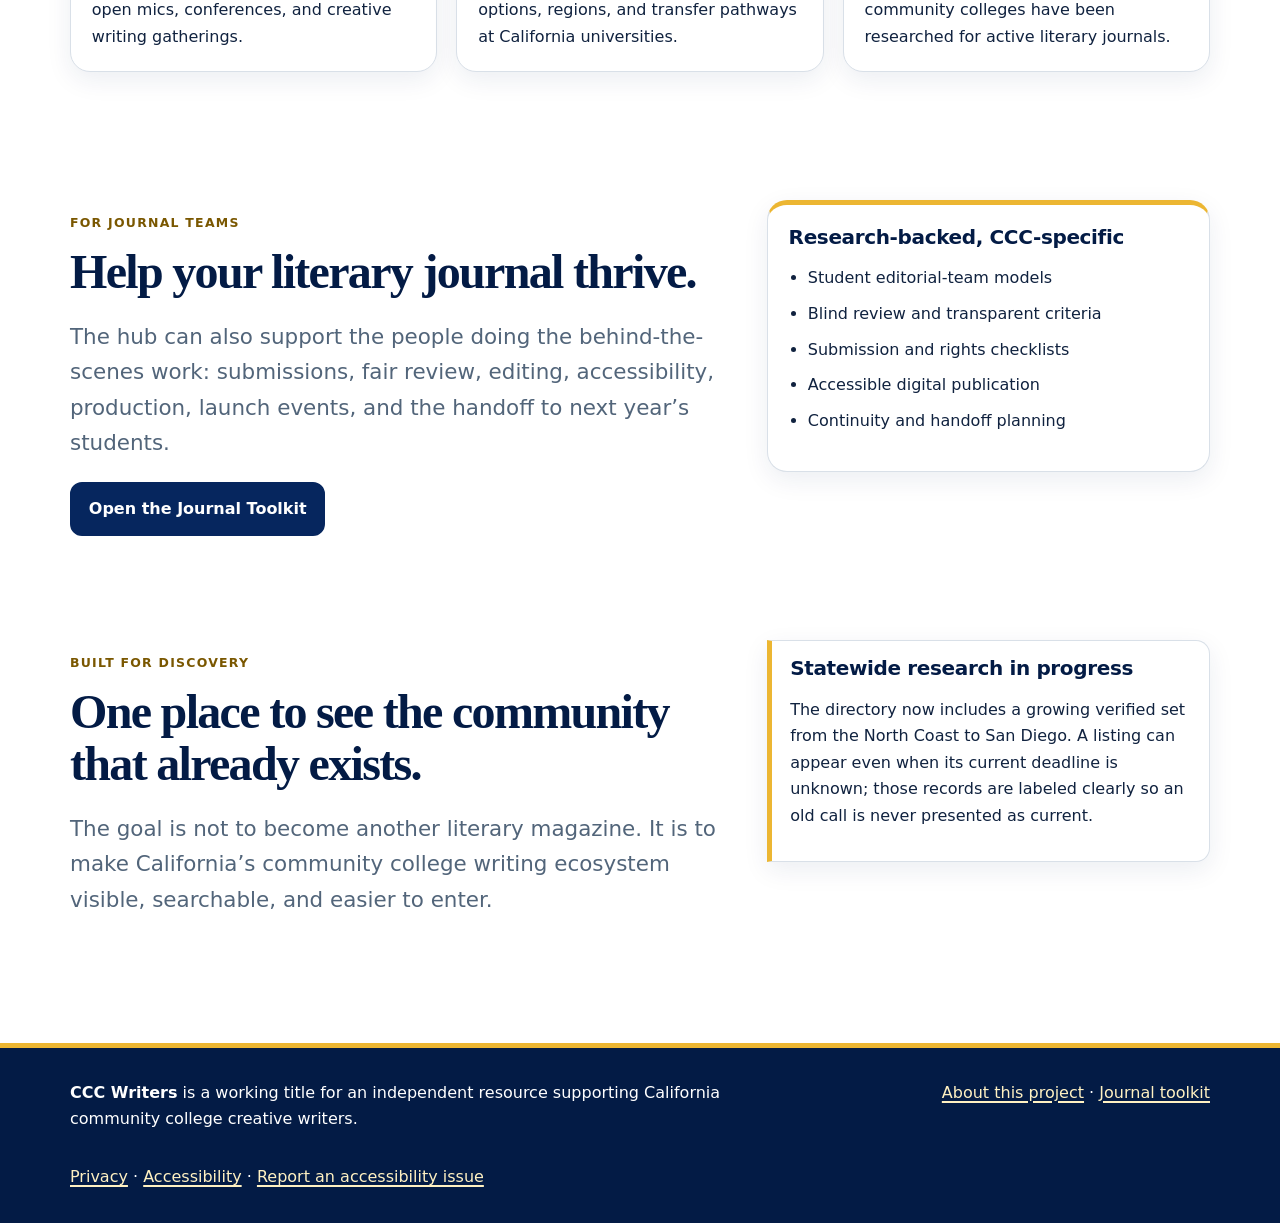
==== commit 1677665a: "Add files via upload" ====
--- a/index.html
+++ b/index.html
@@ -21,7 +21,7 @@
 </div>
 </header>
 <main id="main-content">
-<section class="hero"><div class="container hero-layout"><div><p class="eyebrow">A statewide creative writing commons</p><h1>California community college writers are everywhere.</h1><p class="lede">Find a literary journal. Send your work somewhere. Meet other writers. See where creative writing can take you next.</p><div class="hero-actions"><a class="button" href="journals.html">Explore the journal map</a><a class="button secondary" href="submissions.html">Find somewhere to submit</a></div><div aria-label="Current hub contents" class="stats"><div class="stat"><strong id="home-journal-count">28</strong><span>researched journal records</span></div><div class="stat"><strong id="home-open-count">—</strong><span>submission opportunities open now</span></div><div class="stat"><strong id="home-event-count">—</strong><span>verified upcoming CCC writing events</span></div></div></div><div aria-hidden="true" class="hero-visual"><img alt="" class="hero-icon" src="assets/images/ccc-writers-mark.png"/></div></div></section>
+<section class="hero"><div class="container hero-layout"><div><p class="eyebrow">A statewide creative writing commons</p><h1>California community college writers are everywhere.</h1><p class="lede">Find a literary journal. Send your work somewhere. Meet other writers. See where creative writing can take you next.</p><div class="hero-actions"><a class="button" href="journals.html">Explore the journal map</a><a class="button secondary" href="submissions.html">Find somewhere to submit</a></div><div aria-label="Current hub contents" class="stats"><div class="stat"><strong id="home-journal-count">66</strong><span>researched journal records</span></div><div class="stat"><strong id="home-open-count">—</strong><span>submission opportunities open now</span></div><div class="stat"><strong id="home-event-count">—</strong><span>verified upcoming CCC writing events</span></div></div></div><div aria-hidden="true" class="hero-visual"><img alt="" class="hero-icon" src="assets/images/ccc-writers-mark.png"/></div></div></section>
 <section class="section">
 <div class="container">
 <p class="eyebrow">Start with your question</p>
@@ -44,6 +44,6 @@
 </section>
 </main>
 <footer class="site-footer"><div class="footer-inner"><p><strong>CCC Writers</strong> is a working title for an independent resource supporting California community college creative writers.</p><p><a href="about.html">About this project</a> · <a href="journal-toolkit.html">Journal toolkit</a></p><p><a href="privacy.html">Privacy</a> · <a href="accessibility.html">Accessibility</a> · <a data-accessibility-report-link="" href="mailto:karencrozer@gmail.com?subject=CCC%20Writers%20Accessibility%20Issue">Report an accessibility issue</a></p></div></footer>
-<script src="assets/js/site.js"></script><script src="assets/js/home.js"></script>
+<script src="data/journals-data.js"></script><script src="data/events-data.js"></script><script src="assets/js/site.js"></script><script src="assets/js/home.js"></script>
 </body>
 </html>
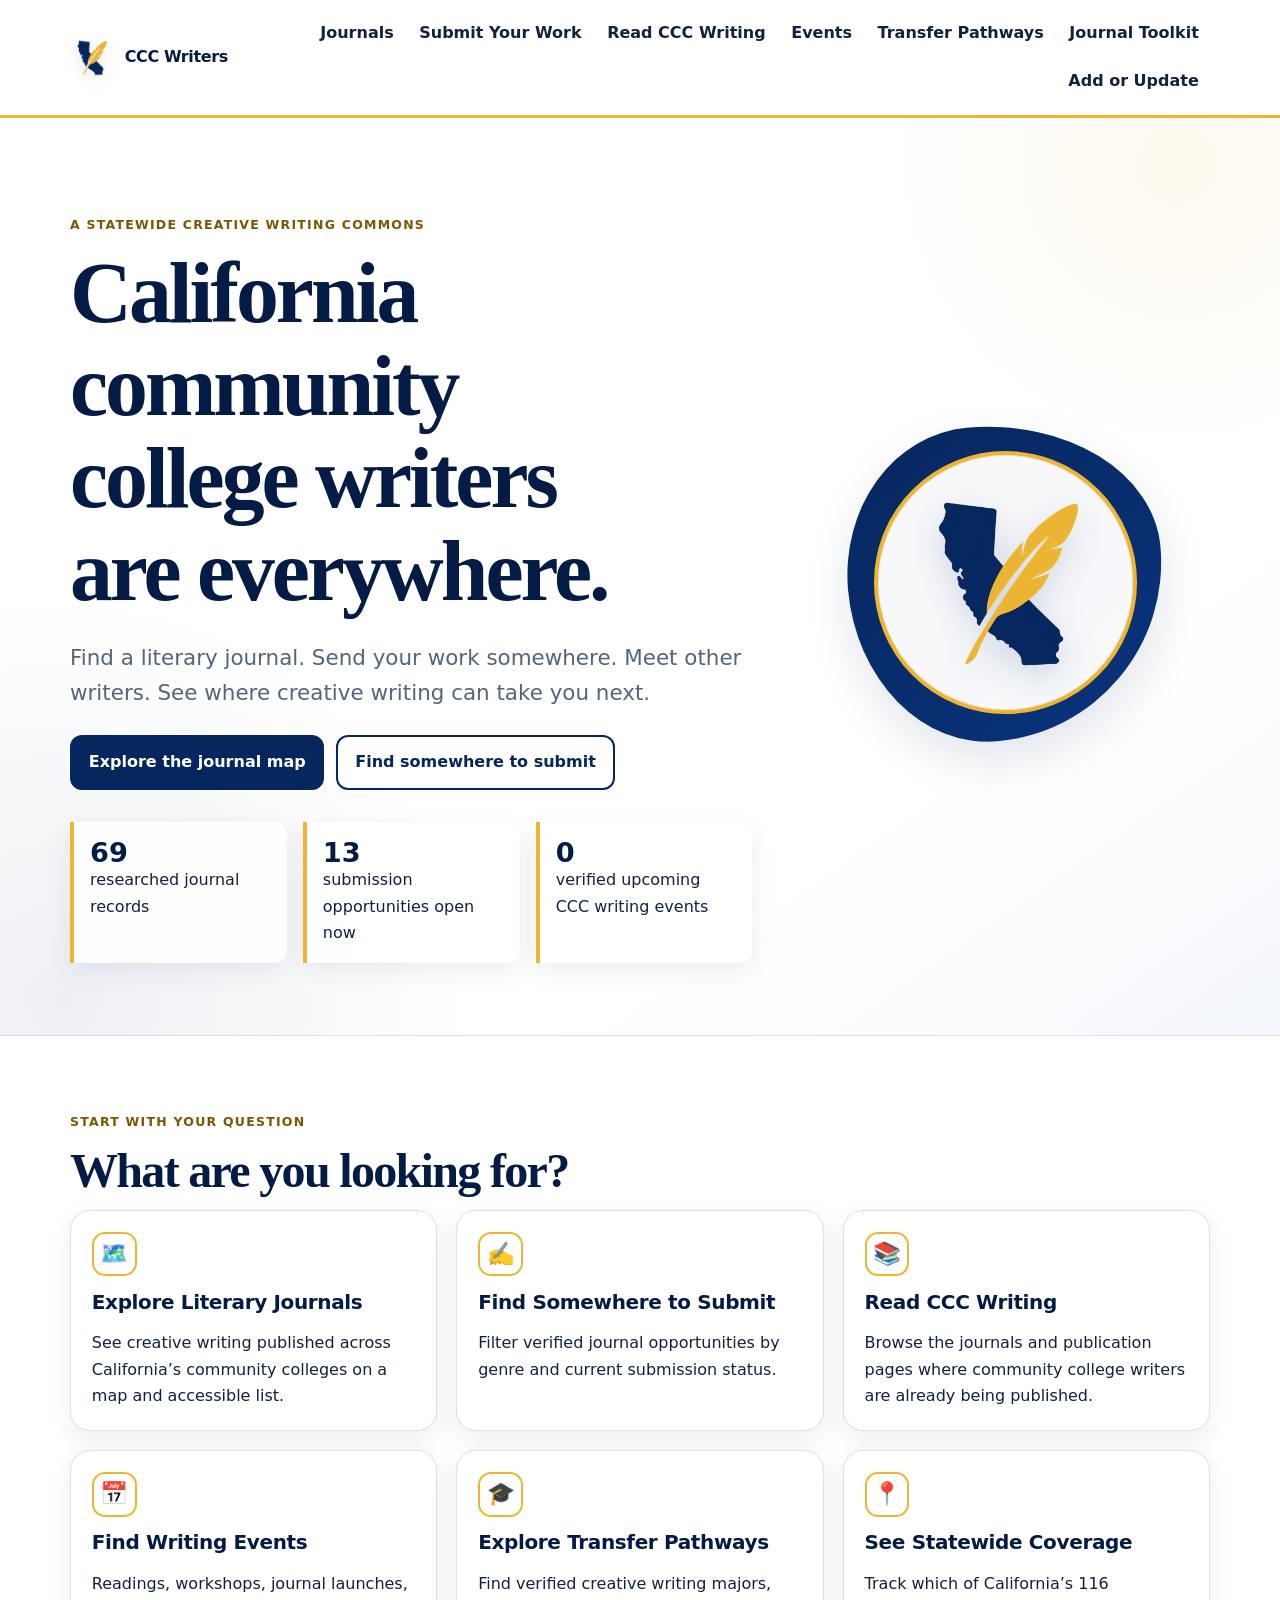
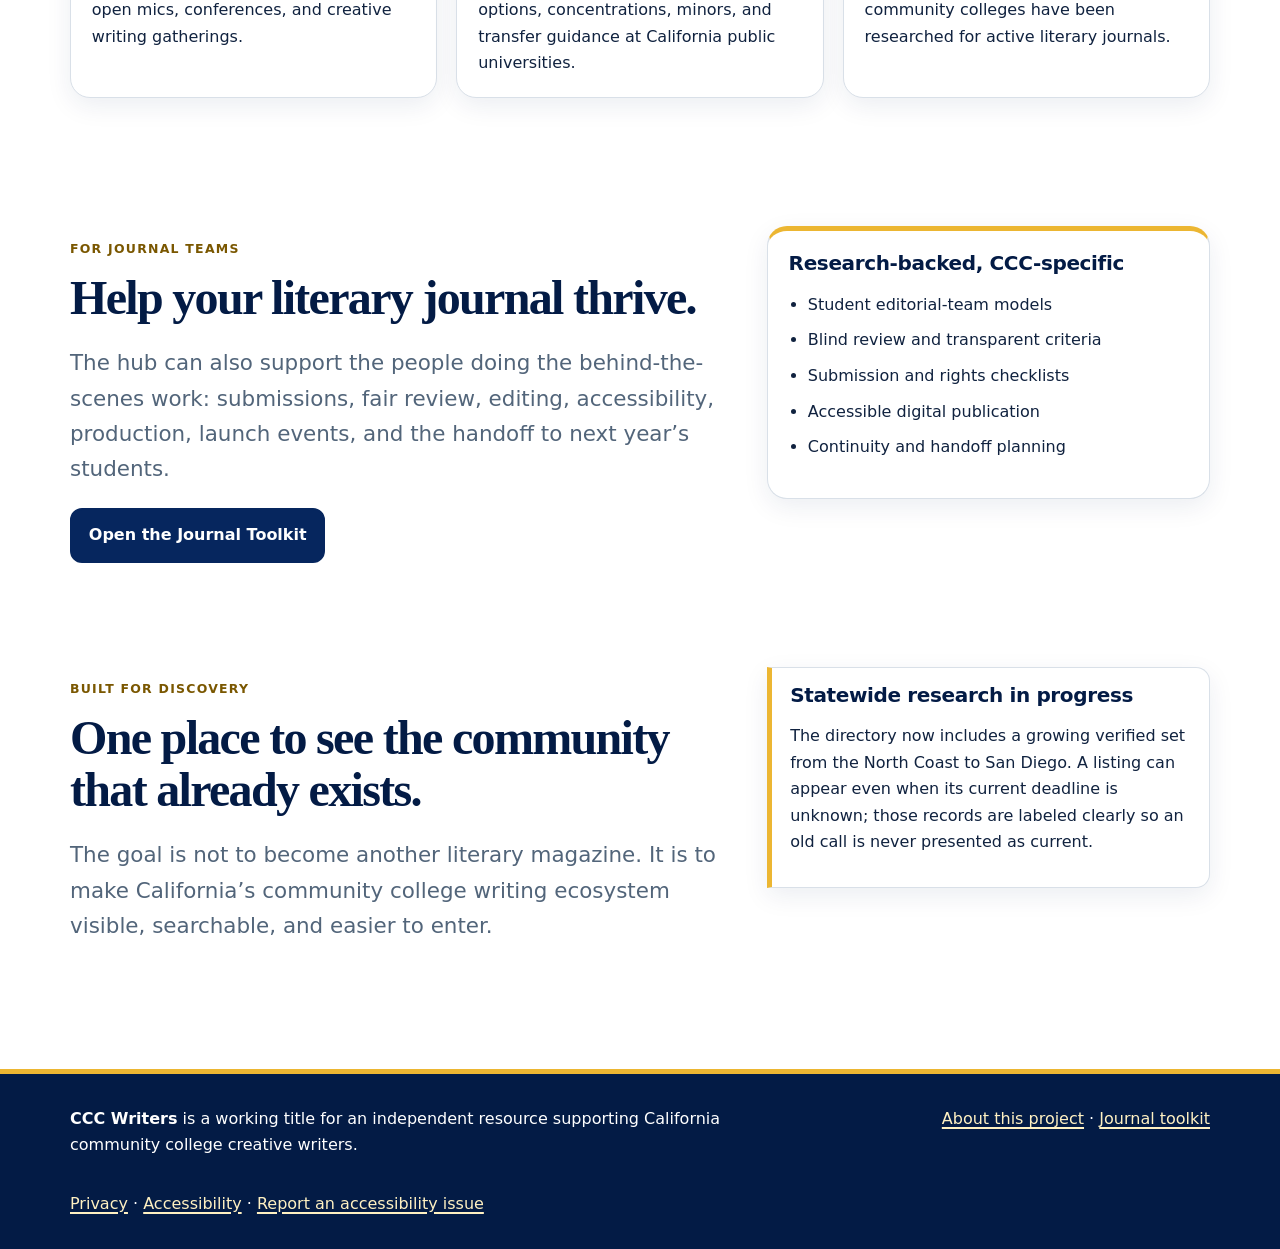
==== commit 08b5d7f5: "Add files via upload" ====
--- a/index.html
+++ b/index.html
@@ -15,7 +15,7 @@
 <a aria-label="CCC Writers home" class="brand" href="index.html"><img alt="" class="brand-icon" src="assets/images/ccc-writers-mark.png"/><span>CCC Writers</span></a>
 <nav aria-label="Main navigation">
 <ul class="nav-list">
-<li><a href="journals.html">Journals</a></li><li><a href="submissions.html">Submit Your Work</a></li><li><a href="read.html">Read CCC Writing</a></li><li><a href="events.html">Events</a></li><li><a href="pathways.html">Keep Writing</a></li><li><a href="journal-toolkit.html">Journal Toolkit</a></li><li><a href="contribute.html">Add or Update</a></li>
+<li><a href="journals.html">Journals</a></li><li><a href="submissions.html">Submit Your Work</a></li><li><a href="read.html">Read CCC Writing</a></li><li><a href="events.html">Events</a></li><li><a href="pathways.html">Transfer Pathways</a></li><li><a href="journal-toolkit.html">Journal Toolkit</a></li><li><a href="contribute.html">Add or Update</a></li>
 </ul>
 </nav>
 </div>
@@ -26,7 +26,7 @@
 <div class="container">
 <p class="eyebrow">Start with your question</p>
 <h2>What are you looking for?</h2>
-<div class="grid grid-3"><article class="card"><a class="card-link" href="journals.html"><div aria-hidden="true" class="icon-box emoji-icon">🗺️</div><h3>Explore Literary Journals</h3><p>See creative writing published across California’s community colleges on a map and accessible list.</p></a></article><article class="card"><a class="card-link" href="submissions.html"><div aria-hidden="true" class="icon-box emoji-icon">✍️</div><h3>Find Somewhere to Submit</h3><p>Filter verified journal opportunities by genre and current submission status.</p></a></article><article class="card"><a class="card-link" href="read.html"><div aria-hidden="true" class="icon-box emoji-icon">📚</div><h3>Read CCC Writing</h3><p>Browse the journals and publication pages where community college writers are already being published.</p></a></article><article class="card"><a class="card-link" href="events.html"><div aria-hidden="true" class="icon-box emoji-icon">📅</div><h3>Find Writing Events</h3><p>Readings, workshops, journal launches, open mics, conferences, and creative writing gatherings.</p></a></article><article class="card"><a class="card-link" href="pathways.html"><div aria-hidden="true" class="icon-box emoji-icon">🎓</div><h3>Keep Writing</h3><p>Explore verified creative writing majors, options, regions, and transfer pathways at California universities.</p></a></article><article class="card"><a class="card-link" href="coverage.html"><div aria-hidden="true" class="icon-box emoji-icon">📍</div><h3>See Statewide Coverage</h3><p>Track which of California’s 116 community colleges have been researched for active literary journals.</p></a></article></div>
+<div class="grid grid-3"><article class="card"><a class="card-link" href="journals.html"><div aria-hidden="true" class="icon-box emoji-icon">🗺️</div><h3>Explore Literary Journals</h3><p>See creative writing published across California’s community colleges on a map and accessible list.</p></a></article><article class="card"><a class="card-link" href="submissions.html"><div aria-hidden="true" class="icon-box emoji-icon">✍️</div><h3>Find Somewhere to Submit</h3><p>Filter verified journal opportunities by genre and current submission status.</p></a></article><article class="card"><a class="card-link" href="read.html"><div aria-hidden="true" class="icon-box emoji-icon">📚</div><h3>Read CCC Writing</h3><p>Browse the journals and publication pages where community college writers are already being published.</p></a></article><article class="card"><a class="card-link" href="events.html"><div aria-hidden="true" class="icon-box emoji-icon">📅</div><h3>Find Writing Events</h3><p>Readings, workshops, journal launches, open mics, conferences, and creative writing gatherings.</p></a></article><article class="card"><a class="card-link" href="pathways.html"><div aria-hidden="true" class="icon-box emoji-icon">🎓</div><h3>Explore Transfer Pathways</h3><p>Find verified creative writing majors, options, concentrations, minors, and transfer guidance at California public universities.</p></a></article><article class="card"><a class="card-link" href="coverage.html"><div aria-hidden="true" class="icon-box emoji-icon">📍</div><h3>See Statewide Coverage</h3><p>Track which of California’s 116 community colleges have been researched for active literary journals.</p></a></article></div>
 </div>
 </section>
 <section class="section" id="journal-teams"><div class="container split"><div><p class="eyebrow">For journal teams</p><h2>Help your literary journal thrive.</h2><p class="lede">The hub can also support the people doing the behind-the-scenes work: submissions, fair review, editing, accessibility, production, launch events, and the handoff to next year’s students.</p><a class="button" href="journal-toolkit.html">Open the Journal Toolkit</a></div><aside aria-label="Journal toolkit preview" class="card feature-card"><h3>Research-backed, CCC-specific</h3><ul class="check-list"><li>Student editorial-team models</li><li>Blind review and transparent criteria</li><li>Submission and rights checklists</li><li>Accessible digital publication</li><li>Continuity and handoff planning</li></ul></aside></div></section><section class="section-sm">
--- a/assets/css/styles.css
+++ b/assets/css/styles.css
@@ -515,7 +515,11 @@
 .coverage-card h3,
 .coverage-card p { margin-top: 0; }
 .coverage-card p:last-child { margin-bottom: 0; }
+.coverage-stats { grid-template-columns: repeat(4, minmax(0, 1fr)); }
 .coverage-verified-active-journal { border-left-color: var(--navy-mid); }
+.coverage-active-publication-details-needed { border-left-color: var(--success); }
+.coverage-recent-status-unclear { border-left-color: var(--gold); }
+.coverage-still-researching { border-left-color: var(--line-blue); }
 .coverage-no-journal-located { border-left-color: var(--gold-dark); }
 .coverage-historical-inactive { border-left-color: var(--closed); }
 .coverage-status {
@@ -527,3 +531,52 @@
   .coverage-card { grid-template-columns: 1fr; }
   .coverage-status { text-align: left; }
 }
+
+/* Unified creative-writing program finder */
+.program-finder-form {
+  margin-top: 1rem;
+}
+.finder-toolbar {
+  grid-template-columns: repeat(auto-fit, minmax(210px, 1fr));
+}
+.finder-search-field {
+  grid-column: 1 / -1;
+}
+.finder-search-field label {
+  min-height: 0;
+}
+.more-filters {
+  margin: -.15rem 0 1rem;
+  border: 1px solid var(--line);
+  border-radius: 12px;
+  background: var(--surface);
+}
+.more-filters summary {
+  cursor: pointer;
+  padding: .8rem 1rem;
+  color: var(--navy-deep);
+  font-weight: 780;
+}
+.more-filters summary:hover {
+  text-decoration: underline;
+}
+.more-filters summary:focus-visible {
+  outline: 3px solid var(--gold);
+  outline-offset: 3px;
+  border-radius: 8px;
+}
+.more-filters-toolbar {
+  grid-template-columns: repeat(2, minmax(0, 1fr));
+  margin: 0;
+  border: 0;
+  border-top: 1px solid var(--line);
+  border-radius: 0 0 12px 12px;
+  box-shadow: none;
+}
+.finder-actions {
+  margin: .5rem 0 1rem;
+}
+
+@media (max-width: 620px) {
+  .more-filters-toolbar { grid-template-columns: 1fr; }
+}
